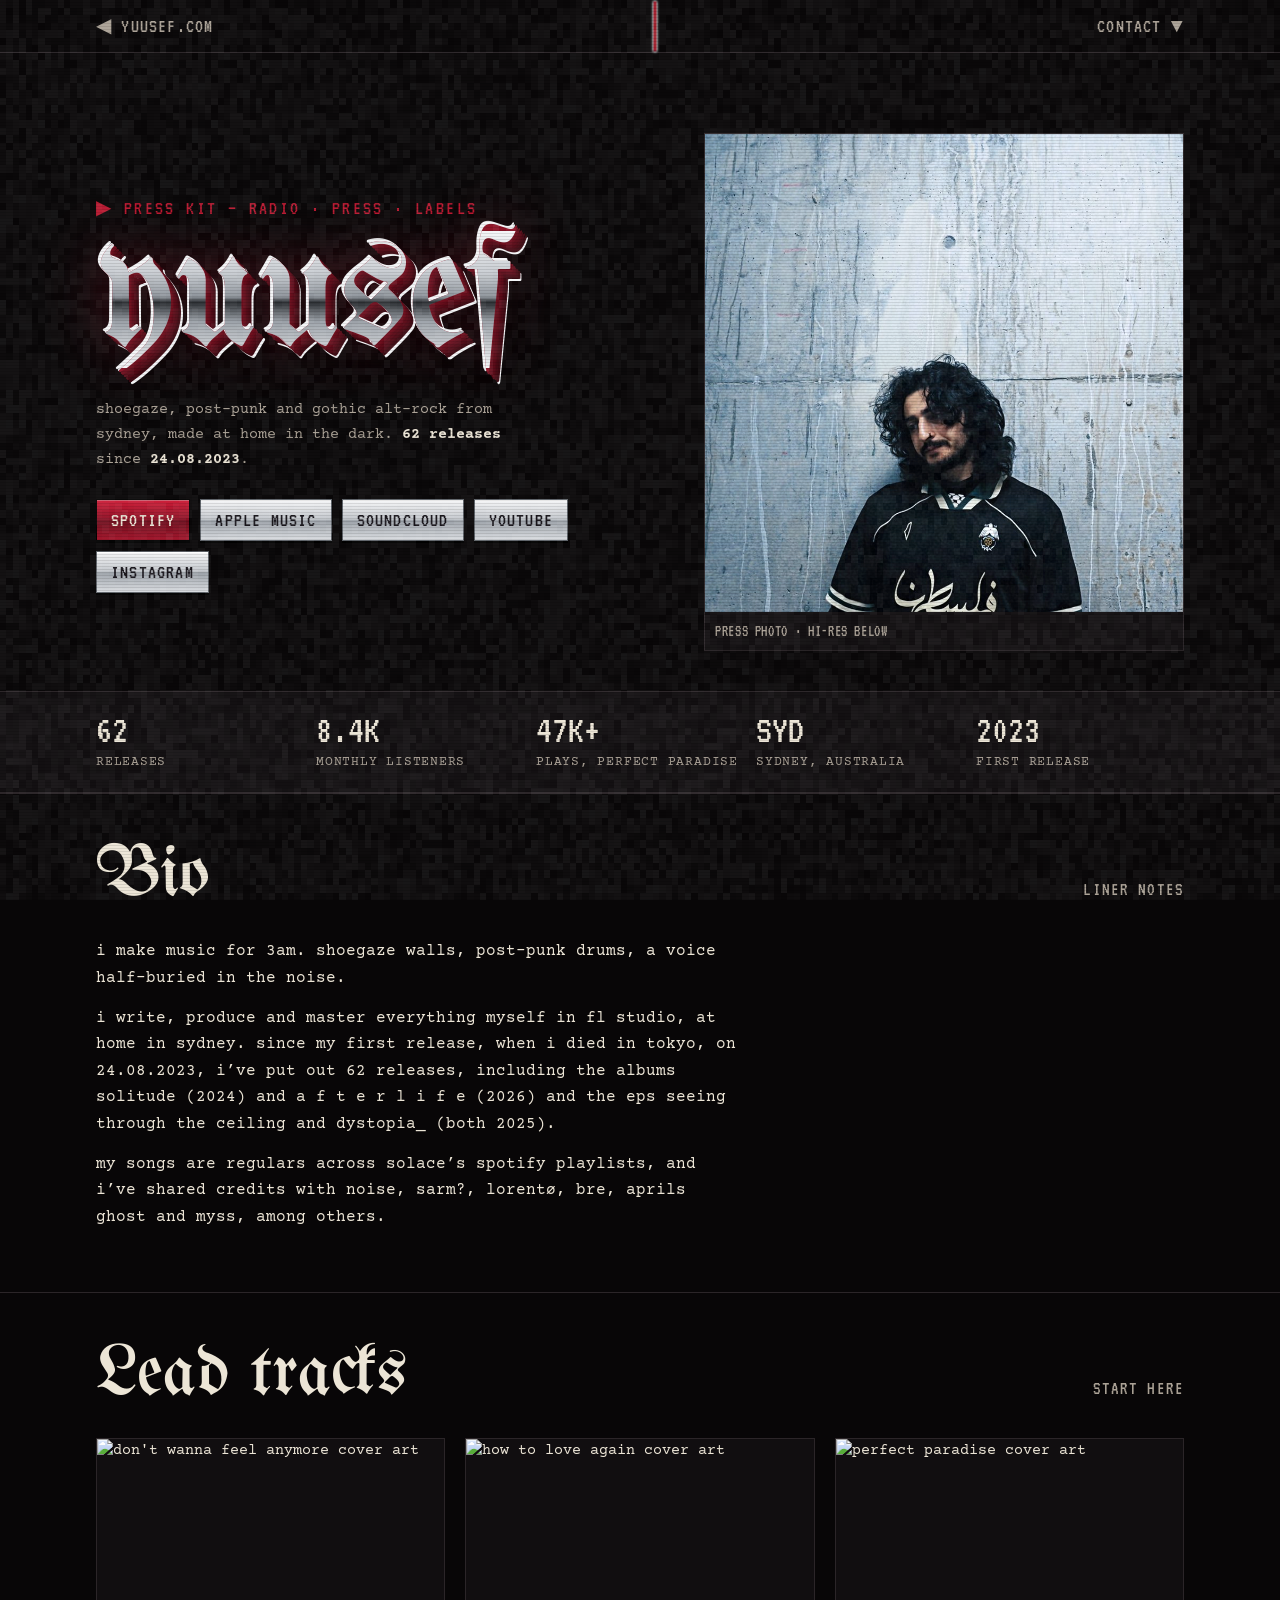
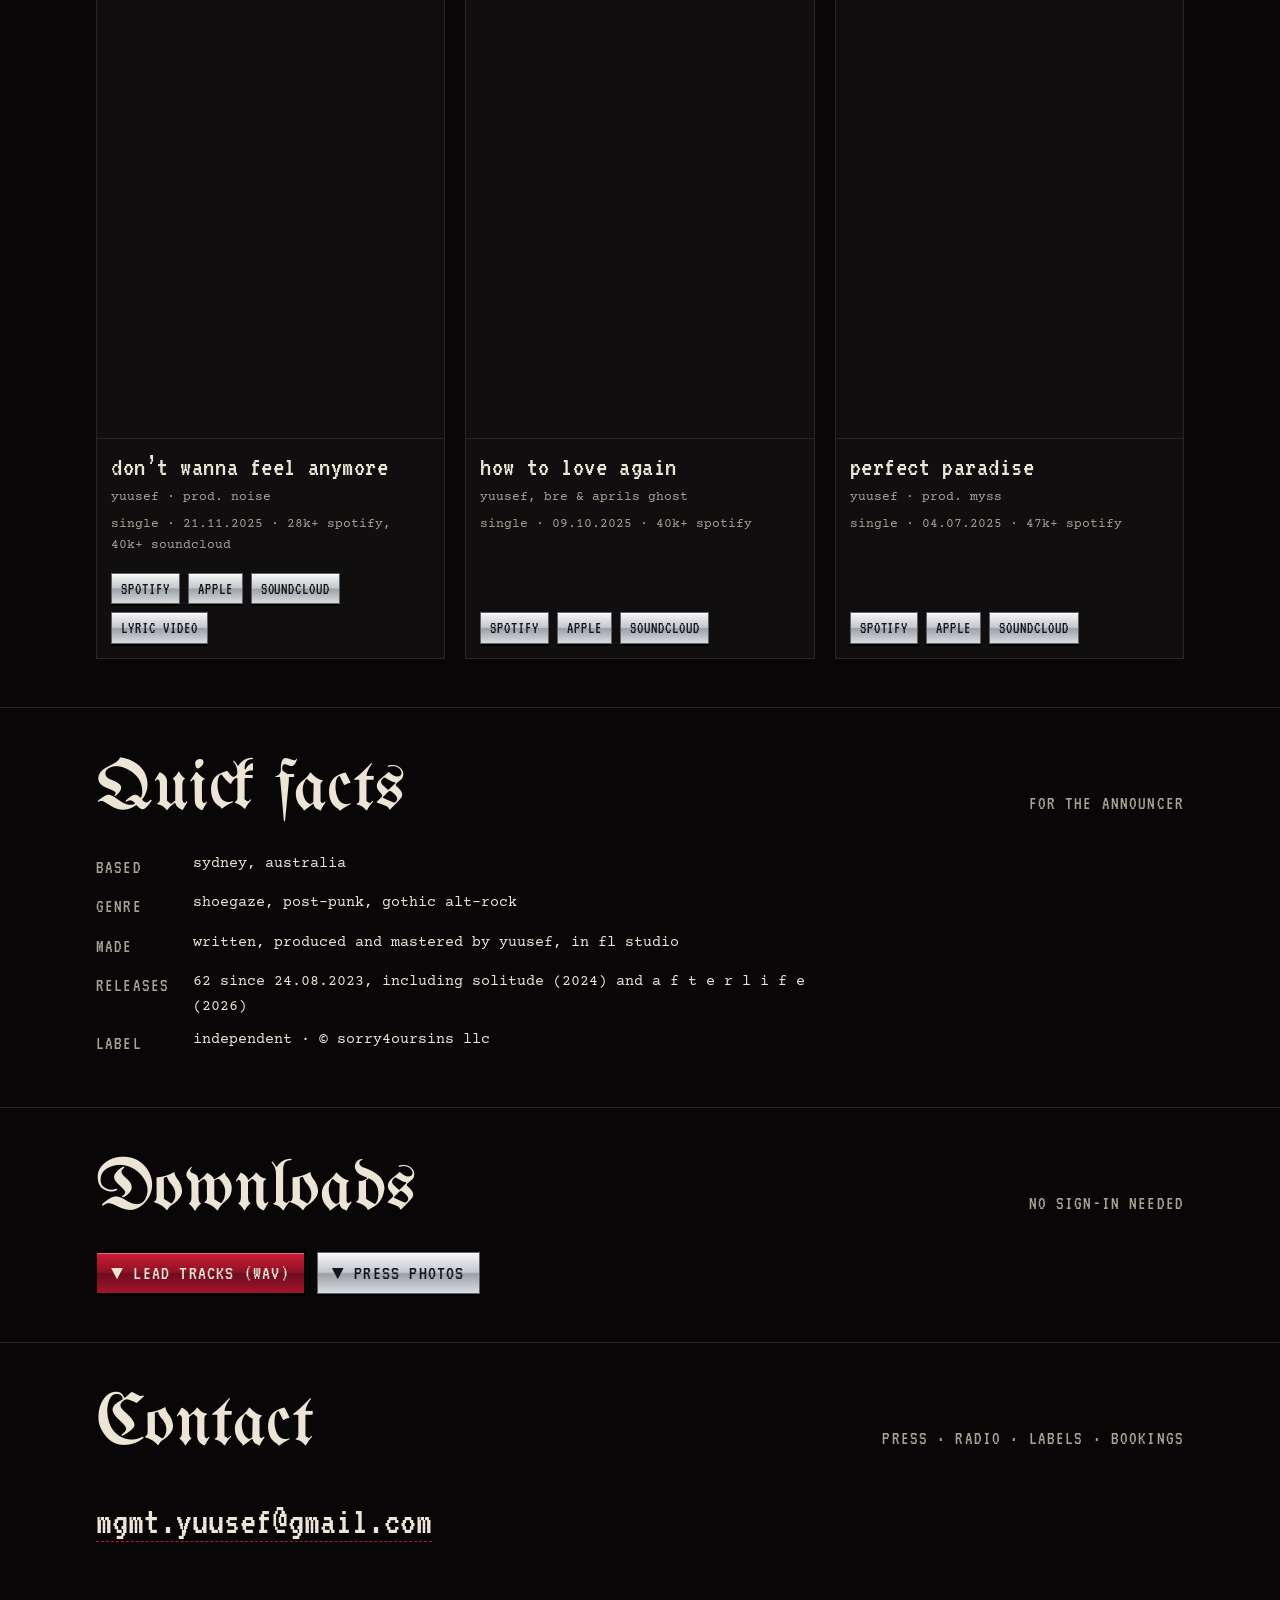
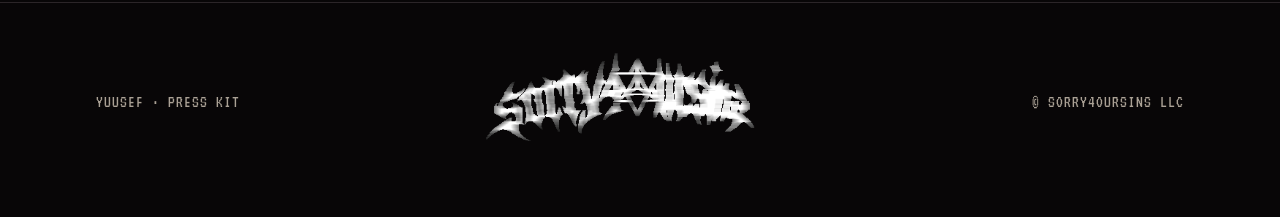
==== epk/index.html @ 50bae8b3 "Add press kit page at /epk Bio, lead tracks with credits and play counts, quick facts, WAV and press" ====
<!doctype html>
<html lang="en">
<head>
<meta charset="utf-8">
<meta name="viewport" content="width=device-width, initial-scale=1, viewport-fit=cover">
<title>yuusef · press kit</title>
<meta name="description" content="yuusef press kit: bio, lead tracks, photos and contact. Shoegaze, post-punk and gothic alt-rock from Sydney.">
<meta name="robots" content="noindex">
<link rel="canonical" href="https://yuusef.com/epk/">
<meta name="theme-color" content="#080607">
<meta name="color-scheme" content="dark">

<meta property="og:type" content="website">
<meta property="og:site_name" content="yuusef">
<meta property="og:title" content="yuusef · press kit">
<meta property="og:description" content="Shoegaze, post-punk and gothic alt-rock from Sydney. Bio, lead tracks, photos and contact.">
<meta property="og:url" content="https://yuusef.com/epk/">
<meta property="og:image" content="https://yuusef.com/og.png">
<meta name="twitter:card" content="summary_large_image">

<link rel="icon" href="/favicon.ico" sizes="any">
<link rel="icon" type="image/png" sizes="32x32" href="/favicon-32x32.png">
<link rel="apple-touch-icon" sizes="180x180" href="/apple-touch-icon.png">

<link rel="preload" href="/assets/fonts/unifrakturmaguntia-latin-400-normal.woff2" as="font" type="font/woff2" crossorigin>
<link rel="preload" href="/assets/fonts/vt323-latin-400-normal.woff2" as="font" type="font/woff2" crossorigin>
<link rel="preload" href="/assets/fonts/courier-prime-latin-400-normal.woff2" as="font" type="font/woff2" crossorigin>
<link rel="stylesheet" href="/assets/site.css?v=20261113">
<link rel="stylesheet" href="/assets/epk.css?v=20261115">
</head>
<body>
<canvas id="grain" width="200" height="120" aria-hidden="true"></canvas>
<div class="scanlines" aria-hidden="true"></div>
<div class="tracking" aria-hidden="true"></div>

<header class="osd epk-head">
  <div class="wrap">
    <a class="back" href="/">&#9664; YUUSEF.COM</a>
    <a class="osd-mark" href="/" aria-label="yuusef home"><img src="/img/floppy.gif?v=20261113" alt="yuusef" width="48" height="48"></a>
    <a class="back" href="#contact">CONTACT &#9660;</a>
  </div>
</header>

<main>
  <section class="epk-hero" aria-label="yuusef">
    <div class="wrap">
      <div>
        <p class="kicker">&#9654; PRESS KIT &mdash; RADIO &middot; PRESS &middot; LABELS</p>
        <h1 class="wordmark" data-text="yuusef">yuusef</h1>
        <p class="lede">Shoegaze, post-punk and gothic alt-rock from Sydney, made at home in the dark. <b>62 releases</b> since <b>24.08.2023</b>.</p>
        <div class="platforms">
          <a class="btn btn-primary" href="https://open.spotify.com/artist/3NvrEBUyMRufFB4RCM1Ir4" target="_blank" rel="noopener">SPOTIFY</a>
          <a class="btn" href="https://music.apple.com/us/artist/yuusef/1548458187" target="_blank" rel="noopener">APPLE MUSIC</a>
          <a class="btn" href="https://soundcloud.com/yuu_sef" target="_blank" rel="noopener">SOUNDCLOUD</a>
          <a class="btn" href="https://www.youtube.com/channel/UCXALQO674OZ6x-cvZUeqI1A" target="_blank" rel="noopener">YOUTUBE</a>
          <a class="btn" href="https://www.instagram.com/yuu.sef/" target="_blank" rel="noopener">INSTAGRAM</a>
        </div>
      </div>
      <figure class="epk-photo">
        <img src="/img/yuusef-photo.jpg" alt="yuusef leaning against a stained concrete wall" width="900" height="900">
        <figcaption>PRESS PHOTO &middot; HI-RES BELOW</figcaption>
      </figure>
    </div>
  </section>

  <div class="strip" aria-label="At a glance">
    <div class="wrap">
      <div class="stat"><b>62</b><span>Releases</span></div>
      <div class="stat"><b>8.4K</b><span>Monthly listeners</span></div>
      <div class="stat"><b>47K+</b><span>Plays, perfect paradise</span></div>
      <div class="stat"><b>SYD</b><span>Sydney, Australia</span></div>
      <div class="stat"><b>2023</b><span>First release</span></div>
    </div>
  </div>

  <section class="epk-sec" id="bio" aria-labelledby="bio-title">
    <div class="wrap">
      <div class="sec-head">
        <h2 class="sec-title" id="bio-title">Bio</h2>
        <span class="sec-note">LINER NOTES</span>
      </div>
      <div class="epk-bio">
        <p>i make music for 3am. shoegaze walls, post-punk drums, a voice half-buried in the noise.</p>
        <p>i write, produce and master everything myself in fl studio, at home in sydney. since my first release, when i died in tokyo, on 24.08.2023, i&rsquo;ve put out 62 releases, including the albums solitude (2024) and a f t e r l i f e (2026) and the eps seeing through the ceiling and dystopia_ (both 2025).</p>
        <p>my songs are regulars across solace&rsquo;s spotify playlists, and i&rsquo;ve shared credits with noise, sarm?, lorent&oslash;, bre, aprils ghost and myss, among others.</p>
      </div>
    </div>
  </section>

  <section class="epk-sec" id="tracks" aria-labelledby="tr-title">
    <div class="wrap">
      <div class="sec-head">
        <h2 class="sec-title" id="tr-title">Lead tracks</h2>
        <span class="sec-note">START HERE</span>
      </div>
      <div class="epk-tracks">
        <article class="epk-track">
          <img src="https://is1-ssl.mzstatic.com/image/thumb/Music211/v4/d2/f6/c0/d2f6c08c-4923-24f1-d985-74127256763e/1963624030800_cover.png/600x600bb.jpg" alt="don't wanna feel anymore cover art" width="600" height="600" loading="lazy">
          <div class="t-body">
            <h3>don&rsquo;t wanna feel anymore</h3>
            <p class="t-credit">yuusef &middot; prod. noise</p>
            <p class="t-meta">single &middot; 21.11.2025 &middot; 28k+ spotify, 40k+ soundcloud</p>
            <div class="t-links">
              <a class="btn" href="https://open.spotify.com/album/6qBagEQnRZ9NmQxteUMms2" target="_blank" rel="noopener">SPOTIFY</a>
              <a class="btn" href="https://music.apple.com/us/album/1853591298" target="_blank" rel="noopener">APPLE</a>
              <a class="btn" href="https://soundcloud.com/yuu_sef/dont-wanna-feel-anymore" target="_blank" rel="noopener">SOUNDCLOUD</a>
              <a class="btn" href="https://www.youtube.com/watch?v=gAQUHeA1v5Y" target="_blank" rel="noopener">LYRIC VIDEO</a>
            </div>
          </div>
        </article>
        <article class="epk-track">
          <img src="https://is1-ssl.mzstatic.com/image/thumb/Music211/v4/52/7d/af/527daf90-ea0b-d562-05e6-ff6c5115c4fc/891469.jpg/600x600bb.jpg" alt="how to love again cover art" width="600" height="600" loading="lazy">
          <div class="t-body">
            <h3>how to love again</h3>
            <p class="t-credit">yuusef, bre &amp; aprils ghost</p>
            <p class="t-meta">single &middot; 09.10.2025 &middot; 40k+ spotify</p>
            <div class="t-links">
              <a class="btn" href="https://open.spotify.com/album/3v96tzLebiMMj9OMWe98mF" target="_blank" rel="noopener">SPOTIFY</a>
              <a class="btn" href="https://music.apple.com/us/album/1838412314" target="_blank" rel="noopener">APPLE</a>
              <a class="btn" href="https://soundcloud.com/yuu_sef/how-to-love-again" target="_blank" rel="noopener">SOUNDCLOUD</a>
            </div>
          </div>
        </article>
        <article class="epk-track">
          <img src="https://is1-ssl.mzstatic.com/image/thumb/Music221/v4/2e/e3/51/2ee351e9-f7da-89e2-b469-8c6aaf3e249a/775358.jpg/600x600bb.jpg" alt="perfect paradise cover art" width="600" height="600" loading="lazy">
          <div class="t-body">
            <h3>perfect paradise</h3>
            <p class="t-credit">yuusef &middot; prod. myss</p>
            <p class="t-meta">single &middot; 04.07.2025 &middot; 47k+ spotify</p>
            <div class="t-links">
              <a class="btn" href="https://open.spotify.com/album/2yeFCHYiL1VJCGMcUrKmPv" target="_blank" rel="noopener">SPOTIFY</a>
              <a class="btn" href="https://music.apple.com/us/album/1820500751" target="_blank" rel="noopener">APPLE</a>
              <a class="btn" href="https://soundcloud.com/yuu_sef/perfect_paradisemp3" target="_blank" rel="noopener">SOUNDCLOUD</a>
            </div>
          </div>
        </article>
      </div>
    </div>
  </section>

  <section class="epk-sec" id="facts" aria-labelledby="fx-title">
    <div class="wrap">
      <div class="sec-head">
        <h2 class="sec-title" id="fx-title">Quick facts</h2>
        <span class="sec-note">FOR THE ANNOUNCER</span>
      </div>
      <dl class="epk-facts">
        <dt>Based</dt><dd>sydney, australia</dd>
        <dt>Genre</dt><dd>shoegaze, post-punk, gothic alt-rock</dd>
        <dt>Made</dt><dd>written, produced and mastered by yuusef, in fl studio</dd>
        <dt>Releases</dt><dd>62 since 24.08.2023, including solitude (2024) and a f t e r l i f e (2026)</dd>
        <dt>Label</dt><dd>independent &middot; &copy; sorry4oursins llc</dd>
      </dl>
    </div>
  </section>

  <section class="epk-sec" id="downloads" aria-labelledby="dl-title">
    <div class="wrap">
      <div class="sec-head">
        <h2 class="sec-title" id="dl-title">Downloads</h2>
        <span class="sec-note">NO SIGN-IN NEEDED</span>
      </div>
      <div class="epk-dl">
        <a class="btn btn-primary" href="https://drive.google.com/drive/folders/1AyVbHHNLnuU982hqcFl6XabGzFLzR94M" target="_blank" rel="noopener">&#9660; LEAD TRACKS (WAV)</a>
        <a class="btn" href="https://drive.google.com/drive/folders/1TlxIfAH1mJwTFGMWV-e52uQanWWtKcQm" target="_blank" rel="noopener">&#9660; PRESS PHOTOS</a>
      </div>
    </div>
  </section>

  <section class="epk-sec epk-contact" id="contact" aria-labelledby="ct-title">
    <div class="wrap">
      <div class="sec-head">
        <h2 class="sec-title" id="ct-title">Contact</h2>
        <span class="sec-note">PRESS &middot; RADIO &middot; LABELS &middot; BOOKINGS</span>
      </div>
      <a class="mail" href="mailto:mgmt.yuusef@gmail.com">mgmt.yuusef@gmail.com</a>
    </div>
  </section>
</main>

<footer>
  <div class="wrap">
    <span class="foot-mark">yuusef &middot; press kit</span>
    <div class="foot-logo"><img src="/img/footer-logo.gif" alt="yuusef chrome logo" width="632" height="632" loading="lazy" decoding="async"></div>
    <span class="foot-copy">&copy; SORRY4OURSINS LLC</span>
  </div>
</footer>

<script src="/assets/epk.js?v=20261115"></script>
</body>
</html>
---- assets/site.css ----
/* yuusef.com — styles. Fonts are self-hosted (SIL Open Font License). */
@font-face { font-family: "UnifrakturMaguntia"; src: url("fonts/unifrakturmaguntia-latin-400-normal.woff2") format("woff2"); font-weight: 400; font-style: normal; font-display: swap; }
@font-face { font-family: "VT323"; src: url("fonts/vt323-latin-400-normal.woff2") format("woff2"); font-weight: 400; font-style: normal; font-display: swap; }
@font-face { font-family: "Courier Prime"; src: url("fonts/courier-prime-latin-400-normal.woff2") format("woff2"); font-weight: 400; font-style: normal; font-display: swap; }
@font-face { font-family: "Courier Prime"; src: url("fonts/courier-prime-latin-700-normal.woff2") format("woff2"); font-weight: 700; font-style: normal; font-display: swap; }
@font-face { font-family: "Courier Prime"; src: url("fonts/courier-prime-latin-400-italic.woff2") format("woff2"); font-weight: 400; font-style: italic; font-display: swap; }
@font-face { font-family: "Sedgwick Ave"; src: url("fonts/sedgwick-ave-latin-400-normal.woff2") format("woff2"); font-weight: 400; font-style: normal; font-display: swap; }

/* Layout: a home-taped archive. CD-R hero, a "now playing" deck, a jewel-case wall of every release, liner-note bio.
   Single dark look: analog black, bone paper, chrome, oxblood. */
:root {
  --bg:       #080607;
  --panel:    #110e10;
  --line:     #2b2528;
  --bone:     #ece5d6;
  --dim:      #948b80;
  --blood:    #6e0d1c;
  --blood-hi: #b8172f;
  --chrome-1: #f4f5f7;
  --chrome-2: #8e949b;
  --chrome-3: #2a2d31;

  --f-display: 'UnifrakturMaguntia', 'UnifrakturCook', 'Old English Text MT', 'Times New Roman', serif;
  --f-body:    'Courier Prime', 'Courier New', ui-monospace, monospace;
  --f-ui:      'VT323', 'Lucida Console', ui-monospace, monospace;
  --f-hand:    'Courier Prime', 'Courier New', ui-monospace, monospace;
  --f-note:    'Sedgwick Ave', 'Comic Sans MS', cursive;
  color-scheme: dark;
}

*, *::before, *::after { box-sizing: border-box; }
html { scroll-behavior: smooth; }
body {
  margin: 0;
  background: var(--bg);
  color: var(--bone);
  font-family: var(--f-body);
  font-size: 15px;
  line-height: 1.65;
  overflow-x: hidden;
}
a { color: inherit; }
:focus-visible { outline: 2px dashed var(--blood-hi); outline-offset: 3px; }

.wrap {
  max-width: 1120px;
  margin: 0 auto;
  padding-left: max(16px, env(safe-area-inset-left, 0px));
  padding-right: max(16px, env(safe-area-inset-right, 0px));
}

/* ── Analog overlays ───────────────────────────── */
#grain {
  position: fixed; inset: 0; width: 100%; height: 100%;
  pointer-events: none; z-index: 50;
  image-rendering: pixelated;
  opacity: 0.09; mix-blend-mode: screen;
}
.scanlines {
  position: fixed; inset: 0; pointer-events: none; z-index: 51;
  background: repeating-linear-gradient(0deg, rgba(0,0,0,0.22) 0 1px, transparent 1px 3px);
  opacity: 0.45;
}
.tracking {
  position: fixed; left: 0; right: 0; top: -12%; height: 9%;
  pointer-events: none; z-index: 52;
  background: linear-gradient(to bottom, transparent, rgba(236,229,214,0.05) 40%, rgba(236,229,214,0.09) 50%, rgba(236,229,214,0.05) 60%, transparent);
  animation: track 11s linear infinite;
}
@keyframes track { 0% { top: -12%; } 60%, 100% { top: 112%; } }

/* ── VHS status bar ─────────────────────────────── */
.osd {
  position: sticky; top: env(safe-area-inset-top, 0px); z-index: 40;
  background: rgba(8,6,7,0.92);
  border-bottom: 1px solid var(--line);
  font-family: var(--f-ui);
  font-size: 20px; letter-spacing: 0.06em;
  backdrop-filter: blur(3px);
}
body::before { content: ""; position: fixed; inset: 0 0 auto; height: env(safe-area-inset-top, 0px); z-index: 41; background: var(--bg); }
.osd .wrap { display: grid; grid-template-columns: minmax(0, 1fr) auto minmax(0, 1fr); align-items: center; gap: 8px 16px; padding-block: 6px; }
.osd nav { justify-self: end; flex-wrap: wrap; justify-content: flex-end; }
.osd-mark {
  /* floppy logo: 48px image, negative margins keep the row as tall as the old 36px wordmark */
  display: flex; align-items: center; justify-content: center; line-height: 0; text-decoration: none;
  margin-block: -6px;
}
.osd-mark img {
  display: block; width: 48px; height: 48px; aspect-ratio: 1; object-fit: contain;
  image-rendering: pixelated;
  background: none; border: 0; border-radius: 0; box-shadow: none;
}
@media (max-width: 760px) {
  /* row 1: small REC + timecode beside the name; row 2: the menu on its own line */
  .osd .wrap { grid-template-columns: minmax(0, 1fr) auto minmax(0, 1fr); row-gap: 4px; column-gap: 10px; }
  .osd .osd-left { display: contents; }
  .osd-left .rec { grid-row: 1; grid-column: 1; justify-self: start; gap: 5px; font-size: 14px; white-space: nowrap; }
  .osd-left .tc { grid-row: 1; grid-column: 3; justify-self: end; font-size: 14px; white-space: nowrap; }
  .osd-left .rec i { width: 7px; height: 7px; }
  .osd-mark { grid-row: 1; grid-column: 2; margin-block: -4px; }
  .osd-mark img { width: 40px; height: 40px; }
  .osd nav { grid-row: 2; grid-column: 1 / -1; justify-self: center; justify-content: center; gap: 16px; }
}
.osd-left { display: flex; gap: 18px; align-items: center; }
.rec { color: var(--blood-hi); display: inline-flex; gap: 8px; align-items: center; background: none; border: 0; padding: 0; font: inherit; letter-spacing: inherit; cursor: pointer; }
.rec:hover { color: #ff4a5f; text-shadow: 0 0 8px rgba(255,74,95,0.7); }
.rec i { width: 10px; height: 10px; border-radius: 50%; background: var(--blood-hi); display: inline-block; animation: blink 1.2s steps(2) infinite; }
@keyframes blink { 50% { opacity: 0.15; } }
.osd nav { display: flex; gap: 20px; }
.osd nav a { text-decoration: none; color: var(--dim); }
.osd nav a:hover { color: var(--bone); }
.tc { color: var(--bone); font-variant-numeric: tabular-nums; }

/* ── Hero ────────────────────────────────────────── */
.hero { padding-block: 56px 72px; }
.hero .wrap { display: grid; grid-template-columns: minmax(0, 1fr) minmax(0, 1.1fr); gap: 48px; align-items: center; }

.cd-stage { display: grid; place-items: center; }
.cd {
  width: min(360px, 78vw);
  aspect-ratio: 1; max-width: 100%;
  border-radius: 50%;
  position: relative;
  background:
    radial-gradient(circle at 50% 50%, var(--bg) 0 6.5%, rgba(220,223,228,0.9) 7% 14%, rgba(150,155,162,0.6) 14.5% 15.5%, transparent 16%),
    conic-gradient(from 20deg, #b7c0cb, #e9dcef, #b6e2df, #f1ecdc, #c8b5da, #a7d2e6, #ece6f0, #d7c4c8, #b7c0cb);
  box-shadow: 0 0 0 1px rgba(255,255,255,0.18) inset, 0 30px 60px -20px rgba(0,0,0,0.9), 0 0 80px -10px rgba(184,23,47,0.25);
  animation: spin 14s linear infinite;
}
.cd::after {
  content: ""; position: absolute; inset: 16%; border-radius: 50%;
  background: repeating-radial-gradient(circle, rgba(0,0,0,0.06) 0 1px, transparent 1px 3px);
  pointer-events: none;
}
.cd-label {
  position: absolute; inset: 0;
  font-family: var(--f-hand);
  color: #17141a;
  pointer-events: none;
}
.cd-label .l1 { position: absolute; top: 20%; left: 0; right: 0; text-align: center; font-size: clamp(26px, 6vw, 40px); transform: rotate(-7deg); }
.cd-label .l2 { position: absolute; bottom: 21%; left: 0; right: 0; text-align: center; font-size: clamp(13px, 2.6vw, 17px); transform: rotate(4deg); }
.cd-label .l3 { position: absolute; top: 47%; right: 9%; font-size: clamp(12px, 2.4vw, 15px); color: var(--blood); transform: rotate(80deg); }
@keyframes spin { to { transform: rotate(360deg); } }
.cd-caption { margin-top: 18px; font-family: var(--f-ui); font-size: 18px; color: var(--dim); letter-spacing: 0.08em; text-align: center; }

/* disc as a play button: spins only while playing */
button.cd { border: 0; padding: 0; cursor: pointer; display: block; animation-play-state: paused; }
button.cd.playing { animation-play-state: running; }
.cd-art { position: absolute; inset: 0; border-radius: 50%; overflow: hidden; }
.cd-art canvas, .cd-art img { width: 100%; height: 100%; display: block; object-fit: cover; }
.cd-art::after { /* CD-R sheen over the printed cover */
  content: ""; position: absolute; inset: 0; border-radius: 50%;
  background: conic-gradient(from 20deg, #b7c0cb, #e9dcef, #b6e2df, #f1ecdc, #c8b5da, #a7d2e6, #ece6f0, #b7c0cb);
  mix-blend-mode: overlay; opacity: 0.45;
}
.cd-hole {
  position: absolute; left: 50%; top: 50%; width: 13%; aspect-ratio: 1;
  transform: translate(-50%, -50%); border-radius: 50%;
  background: var(--bg);
  box-shadow: 0 0 0 9px rgba(220,223,228,0.88), 0 0 0 10px rgba(120,125,132,0.8);
}
.cd.has-art .cd-label { display: none; }
.cd-hint {
  position: absolute; left: 50%; top: 50%; transform: translate(-50%, -50%);
  width: 26%; aspect-ratio: 1; border-radius: 50%;
  display: grid; place-items: center;
  background: rgba(8,6,7,0.78); color: var(--bone);
  font-family: var(--f-ui); font-size: clamp(22px, 5vw, 34px);
  box-shadow: 0 0 0 1px rgba(255,255,255,0.25);
  transition: opacity 0.3s;
}
.cd.playing .cd-hint { opacity: 0; }
.cd:hover .cd-hint, .cd:focus-visible .cd-hint { opacity: 1; }

.player { width: min(360px, 78vw); max-width: 100%; margin-top: 20px; display: flex; flex-direction: column; gap: 8px; font-family: var(--f-ui); }
.player .lcd { font-size: 20px; }
.player-row { display: flex; align-items: center; gap: 10px; }
.player-row .btn { font-size: 18px; padding: 2px 10px 1px; }
.player .time { margin-left: auto; color: var(--dim); font-size: 18px; font-variant-numeric: tabular-nums; }
#seek { width: 100%; accent-color: var(--blood-hi); margin: 0; }
.player .p-note { color: var(--dim); font-size: 16px; letter-spacing: 0.04em; }

.kicker { font-family: var(--f-ui); font-size: 20px; color: var(--blood-hi); letter-spacing: 0.12em; margin: 0 0 6px; }
.wordmark {
  font-family: var(--f-display);
  font-weight: 700;
  font-size: clamp(76px, 15vw, 168px);
  line-height: 0.82;
  margin: 0 0 30px;
  font-family: 'UnifrakturMaguntia', var(--f-display);
  font-weight: 400;
  letter-spacing: -0.01em;
  position: relative;
  isolation: isolate;
  /* chrome face on top */
  color: var(--chrome-2);
  background: linear-gradient(180deg, var(--chrome-1) 0%, #c9cdd2 30%, var(--chrome-2) 48%, var(--chrome-3) 52%, #9aa0a7 66%, var(--chrome-1) 100%);
  -webkit-background-clip: text; background-clip: text;
  -webkit-text-fill-color: transparent;
}
/* the depth layer sits behind the chrome face: light bevel top-left, stepped oxblood extrusion down-right, cast shadow */
.wordmark::before {
  content: attr(data-text);
  position: absolute; inset: 0; z-index: -1;
  background: none;
  -webkit-text-fill-color: #2a060d;
  color: #2a060d;
  text-shadow:
    -0.012em -0.012em 0 #f4f5f7,
    -0.006em -0.006em 0 #d9dce0,
    0.008em 0.008em 0 #5a0a17,
    0.016em 0.016em 0 #560a16,
    0.024em 0.024em 0 #520915,
    0.032em 0.032em 0 #4d0914,
    0.040em 0.040em 0 #480813,
    0.048em 0.048em 0 #430812,
    0.056em 0.056em 0 #3e0711,
    0.064em 0.064em 0 #390710,
    0.072em 0.072em 0 #34060f,
    0.080em 0.080em 0 #8a1426,
    0.12em 0.16em 0.14em rgba(0,0,0,0.8);
}
.lede { max-width: 46ch; color: var(--dim); margin: 0 0 26px; }
.lede b { color: var(--bone); font-weight: 700; }

.platforms { display: flex; flex-wrap: wrap; gap: 10px; }
.btn {
  font-family: var(--f-ui); font-size: 20px; letter-spacing: 0.06em;
  text-decoration: none; color: #17141a;
  padding: 4px 14px 3px;
  background: linear-gradient(180deg, #f6f7f8 0%, #c3c7cc 48%, #9ba1a8 52%, #d9dce0 100%);
  border: 1px solid #5d6268;
  box-shadow: inset 0 1px 0 #fff, 0 2px 0 #000;
  cursor: pointer;
}
.btn:hover { background: linear-gradient(180deg, #fff 0%, #d7dade 48%, #b1b6bc 52%, #eceef0 100%); }
.btn:active, .btn[aria-pressed="true"] {
  color: var(--bone);
  background: linear-gradient(180deg, #3a0711 0%, var(--blood) 50%, #4c0914 100%);
  border-color: #000; box-shadow: inset 0 2px 4px rgba(0,0,0,0.7);
}

/* ── Stats strip ─────────────────────────────────── */
.strip { border-block: 1px solid var(--line); background: var(--panel); }
.strip .wrap { display: grid; grid-template-columns: repeat(5, minmax(0, 1fr)); padding-block: 18px; gap: 12px; }
.stat { display: flex; flex-direction: column; gap: 2px; }
.stat b { font-family: var(--f-ui); font-size: 40px; line-height: 1; font-weight: 400; font-variant-numeric: tabular-nums; }
.stat span { font-size: 12px; color: var(--dim); letter-spacing: 0.06em; text-transform: uppercase; }

/* ── Section headings ───────────────────────────── */
section { padding-block: 72px; }
.sec-head { display: flex; align-items: baseline; justify-content: space-between; gap: 16px; flex-wrap: wrap; margin-bottom: 28px; }
.sec-title { font-family: var(--f-display); font-size: clamp(44px, 7vw, 72px); line-height: 0.95; margin: 0; font-weight: 700; color: var(--bone); text-wrap: balance; }
.sec-note { font-family: var(--f-ui); font-size: 19px; color: var(--dim); letter-spacing: 0.06em; }

/* ── Now playing deck ───────────────────────────── */
.deck {
  display: grid; grid-template-columns: 220px minmax(0, 1fr); gap: 28px; align-items: center;
  background: linear-gradient(180deg, #1a171a, #0e0c0e);
  border: 1px solid #3a3438;
  box-shadow: inset 0 1px 0 rgba(255,255,255,0.06), 0 20px 50px -25px #000;
  padding: 22px;
}
.deck-art canvas, .deck-art img { width: 100%; height: auto; aspect-ratio: 1; display: block; border: 1px solid #000; object-fit: cover; background: #0b090a; }
.lcd {
  font-family: var(--f-ui); color: #ff4a5f;
  background: #170306; border: 1px solid #000;
  box-shadow: inset 0 0 18px rgba(184,23,47,0.35);
  padding: 8px 12px; font-size: 22px; letter-spacing: 0.05em;
  text-shadow: 0 0 6px rgba(255,74,95,0.7);
  white-space: nowrap; overflow: hidden;
}
.lcd .scroll { display: inline-block; padding-left: 100%; animation: marquee 14s linear infinite; }
@keyframes marquee { to { transform: translateX(-100%); } }
.deck h3 { font-family: var(--f-display); font-size: clamp(40px, 6vw, 64px); margin: 14px 0 4px; line-height: 1; }
.deck p { margin: 0 0 16px; color: var(--dim); }

/* ── Archive ────────────────────────────────────── */
.filters { display: flex; flex-wrap: wrap; gap: 8px; margin-bottom: 12px; }
.filters.years .btn { font-size: 18px; padding: 2px 10px 1px; }
.count { font-family: var(--f-ui); font-size: 19px; color: var(--dim); margin: 14px 0 22px; letter-spacing: 0.05em; }

.grid { display: grid; grid-template-columns: repeat(auto-fill, minmax(156px, 1fr)); gap: 22px 18px; }
.case {
  display: flex; flex-direction: column; gap: 8px;
  text-decoration: none; color: inherit; min-width: 0;
}
.jewel {
  position: relative; padding: 5px 5px 5px 13px;
  background: linear-gradient(135deg, rgba(255,255,255,0.14), rgba(255,255,255,0.03) 40%, rgba(255,255,255,0.08));
  border: 1px solid rgba(255,255,255,0.16);
  transition: transform 0.25s ease, box-shadow 0.25s ease;
}
.jewel::before { /* hinge spine */
  content: ""; position: absolute; left: 0; top: 0; bottom: 0; width: 8px;
  background: repeating-linear-gradient(180deg, #1d1a1d 0 6px, #2a262a 6px 7px);
  border-right: 1px solid rgba(255,255,255,0.1);
}
.jewel::after { /* glare */
  content: ""; position: absolute; inset: 0; pointer-events: none;
  background: linear-gradient(115deg, transparent 30%, rgba(255,255,255,0.10) 42%, transparent 52%);
}
.jewel canvas, .jewel img { display: block; width: 100%; height: auto; aspect-ratio: 1; max-width: 100%; object-fit: cover; background: #0b090a; }
.case:hover .jewel, .case:focus-visible .jewel { transform: translateY(-4px) rotate(-1deg); box-shadow: 0 16px 30px -12px #000, -3px 0 0 rgba(184,23,47,0.55), 3px 0 0 rgba(120,200,220,0.25); }
.case:hover canvas, .case:hover .cover-img { animation: jitter 0.35s steps(3) infinite; }
@keyframes jitter { 0% { transform: translate(0,0); } 33% { transform: translate(-1px,1px); } 66% { transform: translate(1px,0); } }

.meta { display: flex; justify-content: space-between; font-family: var(--f-ui); font-size: 17px; color: var(--dim); letter-spacing: 0.04em; font-variant-numeric: tabular-nums; }
.meta .no { color: var(--blood-hi); }
.t { margin: 0; font-weight: 700; font-size: 14px; line-height: 1.3; overflow-wrap: anywhere; }
.a { margin: 0; font-size: 12px; color: var(--dim); line-height: 1.35; overflow-wrap: anywhere; }
.k { margin: 0; font-family: var(--f-ui); font-size: 16px; color: var(--dim); text-transform: uppercase; letter-spacing: 0.06em; }
.total { margin: 0; font-family: var(--f-ui); font-size: 18px; line-height: 1; color: var(--bone); letter-spacing: 0.04em; font-variant-numeric: tabular-nums; }
.k.split { font-size: 13px; margin-top: -6px; opacity: 0.8; }
#f-sort { margin-top: 4px; }
#f-sort .btn[aria-pressed="true"] { color: #17141a; background: linear-gradient(180deg, #f6f7f8 0%, #c3c7cc 48%, #9ba1a8 52%, #d9dce0 100%); border-color: var(--blood-hi); box-shadow: inset 0 0 0 1px var(--blood-hi), 0 2px 0 #000; }
/* former hand-lettering spots: bold body face */
.cd-label, .tape-title, .draft { font-weight: 700; }
/* the Fraktur face has a single weight; stop browsers faking a bold */
.sec-title, .liner h2, .deck h3 { font-weight: 400; }
/* collapsed archive: a preview of the first rows that fades out, with a toggle */
.grid.collapsed { -webkit-mask-image: linear-gradient(to bottom, #000 70%, transparent); mask-image: linear-gradient(to bottom, #000 70%, transparent); }
.more-row { display: flex; justify-content: center; margin-top: 18px; }
.arch-toggle { font-size: 19px; }
.empty { font-family: var(--f-ui); font-size: 22px; color: var(--dim); padding: 40px 0; }

/* ── Liner notes bio ────────────────────────────── */
.liner {
  display: grid; grid-template-columns: minmax(0, 1fr) minmax(0, 1.4fr); gap: 40px;
  background: var(--bone); color: #1b1719;
  padding: clamp(22px, 4vw, 44px);
  position: relative;
  box-shadow: 0 30px 60px -30px #000;
}
.liner::before { /* photocopy smudge */
  content: ""; position: absolute; inset: 0; pointer-events: none;
  background:
    radial-gradient(ellipse 40% 30% at 85% 10%, rgba(0,0,0,0.10), transparent 70%),
    radial-gradient(ellipse 30% 50% at 5% 90%, rgba(0,0,0,0.12), transparent 70%);
}
.liner h2 { font-family: var(--f-display); font-size: clamp(48px, 8vw, 84px); margin: 0; line-height: 0.9; color: #1b1719; }
.liner .credits { font-family: var(--f-ui); font-size: 18px; line-height: 1.35; margin-top: 18px; color: #3d3538; }
.liner .credits dt { color: var(--blood); }
.liner .credits dd { margin: 0 0 10px; }
.liner p { margin: 0 0 14px; max-width: 62ch; }
.draft { display: inline-block; font-family: var(--f-hand); color: var(--blood); transform: rotate(-3deg); margin-bottom: 12px; font-size: 18px; }

/* ── Footer ─────────────────────────────────────── */
/* ── Liner notes booklet ───────────────────────── */
.booklet { position: relative; max-width: 860px; margin: 0 auto; perspective: 1800px; }
.bk-cover {
  position: relative; display: grid; place-items: center; align-content: center; gap: 10px;
  width: min(420px, 100%); aspect-ratio: 1; margin: 0 auto; padding: 8%;
  background:
    radial-gradient(ellipse 70% 50% at 30% 20%, rgba(236,229,214,0.10), transparent 70%),
    radial-gradient(ellipse 50% 40% at 85% 90%, rgba(110,13,28,0.35), transparent 70%),
    #141113;
  border: 1px solid #3a3438; color: var(--bone); cursor: pointer; font: inherit;
  box-shadow: 0 0 0 6px rgba(255,255,255,0.04), 0 26px 50px -24px #000, inset 10px 0 0 -6px rgba(0,0,0,0.6);
  transform-origin: left center; transition: transform 0.25s ease;
}
.bk-cover::before { /* jewel-case hinge strip */
  content: ""; position: absolute; left: 0; top: 0; bottom: 0; width: 12px;
  background: repeating-linear-gradient(180deg, #1f1b1e 0 7px, #2b272a 7px 8px);
  border-right: 1px solid rgba(255,255,255,0.08);
}
.bk-cover:hover, .bk-cover:focus-visible { transform: rotateY(-8deg); }
.bk-dots { position: absolute; inset: 14% 12% auto auto; width: 46%; aspect-ratio: 1; border-radius: 50%;
  background: radial-gradient(circle, rgba(236,229,214,0.55) 1.4px, transparent 1.6px) 0 0 / 9px 9px;
  -webkit-mask-image: radial-gradient(circle, #000 30%, transparent 70%); mask-image: radial-gradient(circle, #000 30%, transparent 70%); opacity: 0.55; }
.bk-cover-top, .bk-cover-sub { position: relative; font-family: var(--f-ui); font-size: 18px; letter-spacing: 0.24em; color: var(--dim); }
.bk-cover-title { position: relative; font-family: var(--f-display); font-size: clamp(54px, 11.5vw, 94px); line-height: 0.9;
  color: var(--chrome-2); background: linear-gradient(180deg, var(--chrome-1), #c9cdd2 35%, var(--chrome-2) 50%, var(--chrome-3) 53%, #9aa0a7 70%, var(--chrome-1));
  -webkit-background-clip: text; background-clip: text; -webkit-text-fill-color: transparent; filter: drop-shadow(0 2px 0 rgba(110,13,28,0.9)); }
.bk-open { position: absolute; right: 8%; bottom: 7%; font-family: var(--f-ui); font-size: 20px; color: #ff4a5f; letter-spacing: 0.1em; animation: blink 1.4s steps(2) infinite; }
.booklet.opening .bk-cover { animation: bkflip 0.45s ease-in forwards; }
@keyframes bkflip { to { transform: rotateY(-100deg); opacity: 0.2; } }

.bk-spread {
  position: relative; display: grid; grid-template-columns: repeat(2, minmax(0, 1fr));
  background: #0c0a0b; border: 1px solid #3a3438;
  box-shadow: 0 30px 60px -28px #000, 0 0 0 6px rgba(255,255,255,0.03);
}
.bk-spread.in { animation: bkin 0.4s ease-out; }
@keyframes bkin { from { transform: scaleX(0.5); opacity: 0; } to { transform: none; opacity: 1; } }
.bk-spread.turn .bk-page { animation: bkturn 0.32s ease-out; }
@keyframes bkturn { from { opacity: 0; transform: rotateY(-14deg); } to { opacity: 1; transform: none; } }
.bk-fold { position: absolute; top: 0; bottom: 0; left: 50%; width: 30px; transform: translateX(-50%); pointer-events: none;
  background: linear-gradient(90deg, transparent, rgba(0,0,0,0.55) 45%, rgba(0,0,0,0.7) 50%, rgba(0,0,0,0.55) 55%, transparent); }
.bk-fold::before, .bk-fold::after { /* staples */
  content: ""; position: absolute; left: 50%; width: 3px; height: 34px; transform: translateX(-50%);
  background: linear-gradient(90deg, #6d7278, #d9dce0, #6d7278); border-radius: 2px; }
.bk-fold::before { top: 22%; } .bk-fold::after { bottom: 22%; }
.bk-page {
  position: relative; aspect-ratio: 1; min-width: 0; overflow: auto;
  padding: clamp(18px, 4.5%, 34px);
  background:
    radial-gradient(ellipse 60% 40% at 15% 10%, rgba(236,229,214,0.07), transparent 70%),
    radial-gradient(ellipse 40% 50% at 90% 95%, rgba(0,0,0,0.5), transparent 70%),
    repeating-linear-gradient(0deg, rgba(255,255,255,0.012) 0 1px, transparent 1px 4px),
    #161214;
  color: var(--bone); font-size: 14.5px; line-height: 1.6;
}
.pg { display: flex; flex-direction: column; gap: 10px; min-height: 100%; }
.pg p { margin: 0; color: #cfc7b8; }
.pg .draft { color: #ff4a5f; align-self: flex-start; margin-bottom: 0; font-size: 15px; }
.pg-kicker { font-family: var(--f-ui); font-size: 18px; color: var(--blood-hi); letter-spacing: 0.1em; }
.pg-title { margin: 0 0 4px; font-family: var(--f-display); font-weight: 400; font-size: clamp(36px, 5vw, 52px); line-height: 0.95; color: var(--bone); }
.pg-small { font-size: 13px; color: var(--dim) !important; }
.pg-cap { font-family: var(--f-ui); font-size: 16px; color: var(--dim); letter-spacing: 0.1em; text-align: right; }
.photo-slot {
  flex: 1; display: grid; place-items: center; min-height: 160px;
  border: 1px dashed rgba(236,229,214,0.35);
  background: radial-gradient(circle, rgba(236,229,214,0.18) 1.2px, transparent 1.4px) 0 0 / 8px 8px, #0f0d0e;
  transform: rotate(-1.5deg);
  box-shadow: 0 10px 20px -12px #000;
}
.photo-slot span { font-family: var(--f-hand); font-weight: 700; color: var(--dim); font-size: 15px; background: #0f0d0e; padding: 4px 8px; }
.bk-credits { margin: 0; font-family: var(--f-ui); font-size: 18px; line-height: 1.3; }
.bk-credits dt { color: var(--blood-hi); letter-spacing: 0.06em; }
.bk-credits dd { margin: 0 0 10px; color: var(--bone); }
.bk-names { list-style: none; margin: 0; padding: 0; display: flex; flex-wrap: wrap; gap: 6px 14px; font-family: var(--f-ui); font-size: 19px; }
.bk-names li { color: var(--bone); }
.bk-names li:nth-child(3n+2) { color: #c9cdd2; }
.bk-names li:nth-child(3n) { color: var(--dim); }
.bk-influences { list-style: none; margin: 0; padding: 0; display: flex; flex-direction: column; gap: 2px; font-family: var(--f-display); font-size: clamp(26px, 3.6vw, 36px); line-height: 1.1; }
.bk-links { list-style: none; margin: 0; padding: 0; display: flex; flex-direction: column; gap: 6px; font-family: var(--f-ui); font-size: 22px; letter-spacing: 0.08em; }
.bk-links a { color: var(--bone); text-decoration: none; border-bottom: 1px solid #3a3438; }
.bk-links a:hover { color: #ff4a5f; border-color: var(--blood-hi); }
.barcode { margin-top: auto; align-self: flex-end; width: 120px; height: 40px;
  background: repeating-linear-gradient(90deg, var(--bone) 0 2px, transparent 2px 3px, var(--bone) 3px 4px, transparent 4px 7px, var(--bone) 7px 10px, transparent 10px 11px); opacity: 0.75; }
.bk-controls { display: flex; flex-wrap: wrap; justify-content: center; align-items: center; gap: 10px 14px; margin-top: 20px; }
.bk-controls .btn { font-size: 18px; }
.bk-controls .btn:disabled { opacity: 0.4; cursor: default; }
.bk-pageno { font-family: var(--f-ui); font-size: 19px; color: var(--dim); letter-spacing: 0.08em; min-width: 9ch; text-align: center; font-variant-numeric: tabular-nums; }
@media (max-width: 640px) {
  .bk-spread { grid-template-columns: minmax(0, 1fr); }
  .bk-fold, #bk-right { display: none; }
  .bk-page { aspect-ratio: auto; min-height: 340px; }
}
@media (prefers-reduced-motion: reduce) { .booklet.opening .bk-cover, .bk-spread.in, .bk-spread.turn .bk-page, .bk-open { animation: none; } }

/* ── Boot intro ────────────────────────────────── */
html.booting { overflow: hidden; }
#boot {
  position: fixed; inset: 0; z-index: 100;
  background: #000; overflow: hidden;
  display: grid; place-items: center;
  font-family: var(--f-ui); color: #e8ffe8;
}
#boot-noise { position: absolute; inset: 0; width: 100%; height: 100%; image-rendering: pixelated; opacity: 0; animation: bootfade 0.3s 0.35s forwards; }
#boot::before { /* CRT power-on line */
  content: ""; position: absolute; left: 0; right: 0; top: 50%; height: 2px; margin-top: -1px;
  background: #fff; box-shadow: 0 0 24px 4px rgba(255,255,255,0.8);
  animation: poweron 0.5s ease-out forwards; z-index: 3;
}
@keyframes poweron { 0% { transform: scaleX(0); opacity: 1; } 55% { transform: scaleX(1) scaleY(1); opacity: 1; } 100% { transform: scaleX(1) scaleY(300); opacity: 0; } }
@keyframes bootfade { to { opacity: 0.2; } }
#boot::after { content: ""; position: absolute; inset: 0; pointer-events: none; background: repeating-linear-gradient(0deg, rgba(0,0,0,0.4) 0 1px, transparent 1px 3px); z-index: 2; }
.boot-track { position: absolute; left: 0; right: 0; height: 14%; top: -15%; z-index: 1;
  background: linear-gradient(to bottom, transparent, rgba(232,255,232,0.12) 45%, rgba(255,255,255,0.22) 50%, rgba(232,255,232,0.12) 55%, transparent);
  animation: boottrack 1.4s 0.4s linear infinite; }
@keyframes boottrack { to { top: 110%; } }
.boot-osd {
  position: absolute; top: calc(22px + env(safe-area-inset-top, 0px)); z-index: 3;
  left: max(24px, env(safe-area-inset-left, 0px)); right: max(24px, env(safe-area-inset-right, 0px));
  display: flex; justify-content: space-between;
  font-size: clamp(20px, 3.4vw, 30px); letter-spacing: 0.06em; text-shadow: 0 0 8px rgba(160,255,160,0.7);
  opacity: 0; animation: bootfade1 0.01s 0.45s forwards;
}
@keyframes bootfade1 { to { opacity: 1; } }
.boot-center { position: relative; z-index: 3; display: flex; flex-direction: column; align-items: center; gap: 18px; padding-inline: 16px; opacity: 0; animation: bootin 0.5s 0.5s steps(4) forwards; }
@keyframes bootin { 0% { opacity: 0; transform: scaleY(0.1); } 50% { opacity: 1; transform: scaleY(1.3) skewX(-6deg); } 100% { opacity: 1; transform: none; } }
.boot-mark {
  font-family: var(--f-display); font-weight: 400; line-height: 0.85;
  font-size: clamp(52px, 10vw, 104px);
  color: var(--chrome-2);
  background: linear-gradient(180deg, #ffffff 0%, #e4e6e9 30%, #c3c7cc 48%, #a9aeb4 52%, #d4d7db 70%, #ffffff 100%);
  -webkit-background-clip: text; background-clip: text; -webkit-text-fill-color: transparent;
  filter: drop-shadow(0 0 1px rgba(255,255,255,0.9)) drop-shadow(0 0 14px rgba(220,224,230,0.35));
  animation: bootflicker 2.4s 0.5s steps(1) infinite;
}
@keyframes bootflicker { 0%, 100% { opacity: 1; } 8% { opacity: 0.55; transform: translateX(3px); } 9% { opacity: 1; transform: none; } 47% { opacity: 0.75; } 48% { opacity: 1; } 71% { transform: translateX(-4px) skewX(4deg); } 72% { transform: none; } }
.boot-bar { width: min(340px, 72vw); height: 16px; border: 1px solid #e8ffe8; padding: 2px; box-shadow: 0 0 8px rgba(160,255,160,0.4); }
.boot-bar i { display: block; height: 100%; width: 0; background: repeating-linear-gradient(90deg, #e8ffe8 0 9px, transparent 9px 12px); animation: bootfill 2s 0.6s steps(26) forwards; }
@keyframes bootfill { to { width: 100%; } }
.boot-load { font-size: clamp(18px, 3vw, 24px); letter-spacing: 0.2em; text-shadow: 0 0 6px rgba(160,255,160,0.6); }
.boot-dots { animation: blink 0.8s steps(2) infinite; }
.boot-skip { position: absolute; bottom: calc(22px + env(safe-area-inset-bottom, 0px)); left: 0; right: 0; text-align: center; z-index: 3; font-size: 16px; letter-spacing: 0.12em; color: rgba(232,255,232,0.45); padding-inline: 16px; }
#boot.out { animation: bootout 0.46s forwards; }
@keyframes bootout { 0% { opacity: 1; } 35% { transform: skewX(-10deg) translateX(-4%); filter: contrast(1.8) hue-rotate(60deg); } 70% { opacity: 0.8; transform: scaleY(0.04); } 100% { opacity: 0; transform: scaleY(0.002) scaleX(0.6); } }
#boot.calm *, #boot.calm::before { animation: none !important; opacity: 1 !important; }
#boot.calm .boot-bar i { width: 100%; }
#boot.calm.out { animation: none; opacity: 0; transition: opacity 0.2s; }

/* ── Visuals: CRT set + VHS shelf ──────────────── */
.tv {
  max-width: 760px; margin: 0 auto 34px;
  background: linear-gradient(180deg, #2c282b, #141113 70%);
  border: 1px solid #3a3438; border-radius: 22px;
  padding: 20px 20px 0;
  box-shadow: inset 0 1px 0 rgba(255,255,255,0.08), 0 30px 60px -28px #000;
}
.tv-screen {
  position: relative; aspect-ratio: 4 / 3; max-width: 100%;
  border-radius: 26px / 20px; overflow: hidden; background: #050405;
  box-shadow: inset 0 0 50px rgba(0,0,0,0.95), 0 0 0 6px #0b090a, 0 0 0 7px #3a3438;
}
#tv-static { position: absolute; inset: 0; width: 100%; height: 100%; image-rendering: pixelated; opacity: 0.22; }
.tv-screen::after { /* scanlines + glass curve */
  content: ""; position: absolute; inset: 0; pointer-events: none;
  background:
    repeating-linear-gradient(0deg, rgba(0,0,0,0.35) 0 1px, transparent 1px 3px),
    radial-gradient(ellipse 80% 70% at 50% 45%, transparent 55%, rgba(0,0,0,0.65));
}
.tv-osd {
  position: absolute; top: 16px; left: 22px; right: 22px; z-index: 2;
  display: flex; justify-content: space-between;
  font-family: var(--f-ui); font-size: clamp(18px, 3vw, 26px); color: #e8ffe8;
  text-shadow: 0 0 6px rgba(160,255,160,0.6); letter-spacing: 0.06em;
}
.tv-card {
  position: absolute; inset: 0; z-index: 2;
  display: flex; flex-direction: column; align-items: center; justify-content: center; gap: 10px;
  padding: 14% 10% 10%; text-align: center;
}
.tv-kind { font-family: var(--f-ui); font-size: clamp(16px, 2.4vw, 20px); color: #ff4a5f; letter-spacing: 0.12em; text-shadow: 0 0 6px rgba(255,74,95,0.6); }
.tv-title { margin: 0; font-family: var(--f-display); font-weight: 400; font-size: clamp(34px, 6.5vw, 68px); line-height: 0.95; color: var(--bone); text-wrap: balance; overflow-wrap: anywhere; text-shadow: 2px 0 rgba(255,40,60,0.45), -2px 0 rgba(60,200,255,0.35); }
.tv-meta { font-family: var(--f-ui); font-size: clamp(16px, 2.4vw, 20px); color: var(--dim); letter-spacing: 0.06em; }
.tv-card .btn { margin-top: 6px; }
.tv-screen.switching .tv-card { animation: tvflick 0.35s steps(3); }
@keyframes tvflick { 0% { opacity: 0; transform: scaleY(0.02); } 50% { opacity: 1; transform: scaleY(0.6); } 100% { transform: scaleY(1); } }
.tv-base { display: flex; justify-content: space-between; align-items: center; padding: 12px 6px 14px; }
.tv-brand { font-family: var(--f-ui); font-size: 18px; letter-spacing: 0.2em; color: var(--dim); }
.tv-knobs { display: flex; gap: 12px; }
.tv-knobs i { width: 22px; height: 22px; border-radius: 50%; background: radial-gradient(circle at 35% 30%, #8e949b, #2a2d31 70%); box-shadow: 0 2px 0 #000; }

.shelf { display: grid; grid-template-columns: repeat(auto-fill, minmax(170px, 1fr)); gap: 18px 16px; }
.tape {
  position: relative; display: block; width: 100%; aspect-ratio: 188 / 104; max-width: 100%;
  padding: 7% 7% 0; text-align: left; cursor: pointer;
  background: linear-gradient(180deg, #1c191b, #0f0d0e);
  border: 1px solid #2f2a2d; border-radius: 5px;
  box-shadow: inset 0 1px 0 rgba(255,255,255,0.06), 0 10px 18px -12px #000;
  color: inherit; font: inherit;
  transition: transform 0.2s ease, box-shadow 0.2s ease;
}
.tape:hover, .tape:focus-visible { transform: translateY(-3px); }
.tape[aria-pressed="true"] { box-shadow: 0 0 0 2px var(--blood-hi), 0 14px 22px -12px #000; }
.tape-label {
  display: flex; flex-direction: column; justify-content: space-between; gap: 2px;
  height: 56%; padding: 5px 8px;
  background: #ece5d6; color: #1b1719;
  border-top: 4px solid var(--blood);
}
.tape:nth-child(3n+2) .tape-label { border-top-color: #2b5d9c; }
.tape:nth-child(3n) .tape-label { border-top-color: #9a938a; }
.tape-title { font-family: var(--f-hand); font-size: 14px; line-height: 1.15; overflow: hidden; display: -webkit-box; -webkit-line-clamp: 2; -webkit-box-orient: vertical; overflow-wrap: anywhere; }
.tape-meta { display: flex; justify-content: space-between; gap: 6px; font-family: var(--f-ui); font-size: 14px; color: #5a5250; font-variant-numeric: tabular-nums; white-space: nowrap; }
.tape-reels { position: absolute; left: 22%; right: 22%; bottom: 9%; height: 22%; display: flex; justify-content: space-between; align-items: center;
  background: rgba(0,0,0,0.55); border-radius: 3px; padding: 0 8%; }
.tape-reels i { width: 26%; aspect-ratio: 1; border-radius: 50%; background: repeating-conic-gradient(#e7e1d4 0 30deg, #b9b2a4 30deg 60deg); box-shadow: 0 0 0 2px #0b090a; }
.tape[aria-pressed="true"] .tape-reels i { animation: spin 3s linear infinite; }
@media (max-width: 560px) {
  .tv { padding: 12px 12px 0; border-radius: 16px; }
  .shelf { grid-template-columns: repeat(2, minmax(0, 1fr)); gap: 14px 12px; }
  .tape-title { font-size: 12px; -webkit-line-clamp: 1; }
  .tape-label { padding: 4px 6px; gap: 0; }
  .tape-meta { font-size: 12.5px; }
}
@media (prefers-reduced-motion: reduce) { .tape[aria-pressed="true"] .tape-reels i, .tv-screen.switching .tv-card { animation: none; } }

/* ── Mini player ───────────────────────────────── */
.mini {
  position: fixed; left: 0; right: 0; bottom: 0; z-index: 45;
  background: rgba(14,11,13,0.96);
  border-top: 1px solid #3a3438;
  box-shadow: 0 -12px 30px -10px #000;
  padding-bottom: env(safe-area-inset-bottom, 0px);
  transform: translateY(110%); visibility: hidden;
  transition: transform 0.35s ease, visibility 0s linear 0.35s;
  backdrop-filter: blur(4px);
}
.mini.show { transform: translateY(0); visibility: visible; transition: transform 0.35s ease, visibility 0s; }
.mini-progress { height: 2px; background: #2a2528; overflow: hidden; }
.mini-progress i { display: block; height: 100%; background: var(--blood-hi); transform-origin: left; transform: scaleX(0); }
.mini-in {
  max-width: 1120px; margin: 0 auto;
  display: flex; align-items: center; gap: 12px;
  padding-block: 8px;
  padding-left: max(16px, env(safe-area-inset-left, 0px));
  padding-right: max(16px, env(safe-area-inset-right, 0px));
}
.mini-disc {
  position: relative; width: 46px; height: 46px; flex: none;
  border-radius: 50%; overflow: hidden; padding: 0; border: 1px solid rgba(255,255,255,0.25);
  cursor: pointer; background: #222;
  animation: spin 6s linear infinite; animation-play-state: paused;
}
.mini.playing .mini-disc { animation-play-state: running; }
.mini-disc canvas { width: 100%; height: 100%; display: block; }
.mini-hole { position: absolute; left: 50%; top: 50%; width: 10px; height: 10px; transform: translate(-50%, -50%); border-radius: 50%; background: var(--bg); box-shadow: 0 0 0 3px rgba(220,223,228,0.85); }
.mini-meta { flex: 1 1 auto; min-width: 0; display: flex; flex-direction: column; font-family: var(--f-ui); line-height: 1.1; }
.mini-title { font-size: 20px; color: #ff4a5f; text-shadow: 0 0 6px rgba(255,74,95,0.6); white-space: nowrap; overflow: hidden; text-overflow: ellipsis; text-transform: uppercase; }
.mini-time { font-size: 16px; color: var(--dim); font-variant-numeric: tabular-nums; }
.mini-btn { font-size: 20px; min-width: 46px; padding: 4px 10px 3px; flex: none; }
.mini-btn:disabled { opacity: 0.4; cursor: default; }
body.mini-on footer { padding-bottom: 120px; }
@media (prefers-reduced-motion: reduce) { .mini, .mini.show { transition: none; } .mini-disc { animation: none; } }

/* ── Guestbook ─────────────────────────────────── */
#guestbook { padding-top: 24px; }
.gb-form {
  display: flex; flex-direction: column; gap: 10px;
  background: var(--panel); border: 1px solid var(--line);
  padding: 18px; margin-bottom: 36px; max-width: 760px;
}
.gb-label { font-family: var(--f-ui); font-size: 17px; letter-spacing: 0.08em; color: var(--dim); padding: 0; }
.gb-form textarea, .gb-form input[type="text"] {
  width: 100%; background: #0b090a; color: var(--bone);
  border: 1px solid #3a3438; padding: 10px 12px;
  font-family: var(--f-note); font-size: 19px; line-height: 1.4; resize: vertical;
}
.gb-form textarea:focus, .gb-form input[type="text"]:focus { outline: 2px dashed var(--blood-hi); outline-offset: 2px; }
.gb-row { display: flex; flex-wrap: wrap; gap: 14px 20px; align-items: flex-end; }
.gb-name-wrap { flex: 1 1 180px; min-width: 0; display: flex; flex-direction: column; gap: 6px; }
.gb-colors { border: 0; margin: 0; padding: 0; display: flex; gap: 8px; align-items: center; flex-wrap: wrap; }
.gb-colors legend { margin-bottom: 6px; }
.gb-colors label { position: relative; cursor: pointer; }
.gb-colors input { position: absolute; opacity: 0; width: 1px; height: 1px; }
.sw { display: block; width: 30px; height: 30px; border: 1px solid #000; box-shadow: 0 2px 0 #000; transform: rotate(-3deg); }
.gb-colors input:checked + .sw { outline: 2px solid var(--blood-hi); outline-offset: 2px; transform: rotate(0); }
.gb-colors input:focus-visible + .sw { outline: 2px dashed var(--bone); outline-offset: 3px; }
.sw-bone   { background: #ece5d6; }
.sw-blood  { background: #7a1020; }
.sw-chrome { background: linear-gradient(180deg, #f4f5f7, #9aa0a7 55%, #d9dce0); }
.sw-xerox  { background: #9a938a; }
.sw-pink   { background: #ff3fa4; }
.sw-cyan   { background: #2fd4ff; }
.sw-yellow { background: #f6f23a; }
.sw-lilac  { background: #b58cff; }
.sw-orange { background: #ff7a1f; }
.sw-lime   { background: #8dff4f; }
.gb-submit { display: flex; align-items: center; gap: 12px; margin-left: auto; }
.gb-chars { font-family: var(--f-ui); font-size: 17px; color: var(--dim); font-variant-numeric: tabular-nums; }
.gb-msg { margin: 0; min-height: 1.2em; font-family: var(--f-ui); font-size: 18px; letter-spacing: 0.04em; color: var(--dim); }
.gb-msg.err { color: #ff6b7d; }
.gb-msg.ok { color: var(--bone); }
.gb-form.locked textarea, .gb-form.locked input, .gb-form.locked button { opacity: 0.5; pointer-events: none; }

.wall {
  display: grid; grid-template-columns: repeat(auto-fill, minmax(190px, 1fr)); gap: 26px 20px;
  padding: 30px 18px 34px;
  background:
    radial-gradient(ellipse 60% 40% at 20% 10%, rgba(236,229,214,0.05), transparent 70%),
    repeating-linear-gradient(90deg, rgba(255,255,255,0.018) 0 2px, transparent 2px 7px),
    #0d0b0c;
  border: 1px solid var(--line);
}
.wall-empty { grid-column: 1 / -1; margin: 0; text-align: center; font-family: var(--f-ui); font-size: 22px; color: var(--dim); padding: 30px 0; }
.note {
  position: relative; min-width: 0;
  padding: 26px 16px 14px;
  box-shadow: 0 14px 22px -14px rgba(0,0,0,0.9), 0 1px 0 rgba(0,0,0,0.4);
  transform: rotate(var(--tilt, 0deg));
  transition: transform 0.2s ease;
  display: flex; flex-direction: column; gap: 10px;
}
.note:hover { transform: rotate(0deg) scale(1.02); z-index: 2; }
.note::before { /* masking tape */
  content: ""; position: absolute; top: -10px; left: 50%; width: 74px; height: 22px;
  transform: translateX(-50%) rotate(calc(var(--tilt, 0deg) * -1.6));
  background: rgba(214, 201, 170, 0.62);
  box-shadow: 0 1px 2px rgba(0,0,0,0.35);
}
.note-text { margin: 0; font-family: var(--f-note); font-size: 19px; line-height: 1.35; overflow-wrap: anywhere; white-space: pre-wrap; }
.note-foot { display: flex; justify-content: space-between; align-items: baseline; gap: 8px; font-family: var(--f-ui); font-size: 16px; letter-spacing: 0.04em; opacity: 0.8; }
.note-name { overflow-wrap: anywhere; }
.note.bone   { background: #ece5d6; color: #1b1719; }
.note.blood  { background: #7a1020; color: #f3e9dc; }
.note.chrome { background: linear-gradient(180deg, #f4f5f7, #b9bec4 55%, #e2e4e7); color: #17141a; }
.note.xerox  { background: #9a938a; color: #121012; }
.note.pink   { background: #ff3fa4; color: #1a0610; }
.note.cyan   { background: #2fd4ff; color: #04161d; }
.note.yellow { background: #f6f23a; color: #1c1a02; }
.note.lilac  { background: #b58cff; color: #140a24; }
.note.orange { background: #ff7a1f; color: #1d0a00; }
.note.lime   { background: #8dff4f; color: #0c1a04; }
.note.mine   { outline: 1px dashed currentColor; outline-offset: -6px; }
.note-del {
  position: absolute; top: 4px; right: 4px;
  font-family: var(--f-ui); font-size: 15px; line-height: 1;
  background: rgba(0,0,0,0.75); color: #fff; border: 0; padding: 4px 7px; cursor: pointer;
  opacity: 0; transition: opacity 0.2s;
}
.note:hover .note-del, .note:focus-within .note-del, .note-del.armed { opacity: 1; }
.note-del.armed { background: var(--blood-hi); }
@media (hover: none) { .note-del { opacity: 0.85; } }

footer { border-top: 1px solid var(--line); padding-block: 40px 56px; }
footer .wrap { display: grid; grid-template-columns: minmax(0, 1fr) auto minmax(0, 1fr); gap: 20px; align-items: center; }
.foot-mark, .foot-copy { font-family: var(--f-ui); font-size: 17px; font-weight: 400; color: var(--dim); letter-spacing: 0.06em; text-transform: uppercase; }
.foot-mark { justify-self: start; }
.foot-copy { justify-self: end; text-align: right; }
@media (max-width: 560px) {
  footer .wrap { grid-template-columns: minmax(0, 1fr); justify-items: center; gap: 14px; }
  .foot-mark, .foot-copy { justify-self: center; text-align: center; }
  .foot-logo { order: -1; }
}
.foot-note { font-family: var(--f-ui); font-size: 17px; color: var(--dim); }
/* animated chrome logo: the GIF has a lot of empty canvas, so the box crops to the artwork */
.foot-logo { width: min(320px, 72vw); max-width: 100%; aspect-ratio: 438 / 162; overflow: hidden; }
.foot-logo img { display: block; width: 144.29%; max-width: none; height: auto; margin-left: -22.83%; margin-top: -55.71%; }
#top, #archive, #visuals, #about, #guestbook { scroll-margin-top: 60px; }

/* ── Responsive ─────────────────────────────────── */
@media (max-width: 820px) {
  .hero .wrap { grid-template-columns: minmax(0, 1fr); gap: 32px; }
  .hero-copy { order: -1; }
  .strip .wrap { grid-template-columns: repeat(3, minmax(0, 1fr)); }
  .liner { grid-template-columns: minmax(0, 1fr); }
}
@media (max-width: 560px) {
  .deck { grid-template-columns: minmax(0, 1fr); }
  .deck-art { max-width: 260px; }
  .grid { grid-template-columns: repeat(2, minmax(0, 1fr)); gap: 18px 14px; }
  .strip .wrap { grid-template-columns: repeat(2, minmax(0, 1fr)); }
  .osd nav { gap: 14px; }
  .osd { font-size: 18px; }
}

@media (prefers-reduced-motion: reduce) {
  .cd, .tracking, .rec i, .lcd .scroll, .case:hover canvas, .case:hover .cover-img { animation: none !important; }
  .tracking { display: none; }
  .lcd .scroll { padding-left: 0; }
}

/* ── Live-site additions ───────────────────────── */
[hidden] { display: none !important; }
img { max-width: 100%; }
.cd-art img { width: 100%; height: 100%; display: block; object-fit: cover; }

/* SoundCloud player: hidden behind the CD; shown only if a phone needs a tap inside it */
.sc-host { position: absolute; width: 1px; height: 1px; overflow: hidden; opacity: 0; pointer-events: none; left: -9999px; }
.sc-host iframe { width: 100%; height: 100%; border: 0; }
.sc-host.reveal { position: static; width: 100%; height: 120px; opacity: 1; pointer-events: auto; left: auto; border: 1px solid #3a3438; }

/* mini player disc artwork */
.mini-art, .mini-art img, .mini-art canvas { display: block; width: 100%; height: 100%; object-fit: cover; }

/* TV: video plays inside the screen */
.tv-embed { position: absolute; inset: 0; width: 100%; height: 100%; border: 0; z-index: 4; background: #000; }
.tv-screen.on-air .tv-card, .tv-screen.on-air .tv-osd, .tv-screen.on-air #tv-static { visibility: hidden; }
.tv-yt { font-family: var(--f-ui); font-size: 16px; letter-spacing: 0.08em; color: var(--dim); text-decoration: none; border-bottom: 1px solid #3a3438; }
.tv-yt:hover { color: var(--bone); border-color: var(--blood-hi); }
.tv-base .tv-off { font-size: 16px; padding: 2px 10px 1px; margin-left: auto; margin-right: 14px; }

/* booklet: clip on the cover, photo page, bio */
.bk-cover { overflow: hidden; isolation: isolate; }
.bk-video { position: absolute; inset: 0; width: 100%; height: 100%; object-fit: cover; z-index: -2; opacity: 0.78; filter: grayscale(0.15) contrast(1.08); }
.bk-shade { position: absolute; inset: 0; z-index: -1; pointer-events: none;
  background: radial-gradient(ellipse 80% 70% at 50% 50%, rgba(8,6,7,0.05), rgba(8,6,7,0.6)), linear-gradient(to top, rgba(8,6,7,0.7), transparent 45%); }
.bk-cover::before { z-index: 1; }
.bk-dots { opacity: 0.25; }
.pg-photo { padding: 0; }
.bk-page:has(.pg-photo) { padding: 0; }
.pg-photo .pg-kicker { position: absolute; top: 14px; left: 16px; z-index: 1; text-shadow: 0 1px 6px rgba(0,0,0,0.8); }
.pg-photo-img { display: block; width: 100%; height: 100%; min-height: 300px; object-fit: cover; object-position: 45% 60%; filter: contrast(1.04) saturate(0.9); }
.pg-bio { margin-top: auto !important; font-size: clamp(17px, 2.2vw, 21px); line-height: 1.5; color: var(--bone) !important; max-width: 28ch; }

/* credits fit on one page */
.bk-credits { font-size: 16px; line-height: 1.25; }
.bk-credits dd { margin-bottom: 7px; }

/* prose is lowercase, as an aesthetic */
.lede, .deck p, .pg-bio, .pg-small, .lost p { text-transform: lowercase; }

/* page i: photo with the bio laid over it */
.pg-overlay { position: absolute; left: 0; right: 0; top: 0; z-index: 1; display: flex; flex-direction: column; gap: 4px;
  padding: 40px clamp(16px, 5%, 30px) 70px;
  background: linear-gradient(to bottom, rgba(8,6,7,0.92) 0%, rgba(8,6,7,0.62) 60%, transparent 100%); }
.pg-overlay .pg-title { margin: 0; }
.pg-overlay .pg-bio { margin-top: 0 !important; font-size: clamp(14px, 1.7vw, 16px); line-height: 1.5; opacity: 0.8; }

/* volume */
.vol-row { display: flex; align-items: center; gap: 10px; }
.vol-row .vol-btn { font-size: 16px; padding: 1px 8px 0; min-width: 58px; }
.vol-row .vol-btn[aria-pressed="true"] { color: var(--bone); background: linear-gradient(180deg, #3a0711 0%, var(--blood) 50%, #4c0914 100%); border-color: #000; box-shadow: inset 0 2px 4px rgba(0,0,0,0.7); }
#vol { flex: 1; min-width: 0; margin: 0; accent-color: var(--chrome-2); }
.vol-val { font-family: var(--f-ui); font-size: 17px; color: var(--dim); min-width: 4ch; text-align: right; font-variant-numeric: tabular-nums; }

/* mini player volume (slider hidden on phones, mute stays) */
.mini-vol { display: flex; align-items: center; gap: 8px; flex: none; }
#mini-vol { width: 110px; margin: 0; accent-color: var(--chrome-2); }
.mini-mute { font-size: 16px !important; min-width: 64px !important; }
.mini-mute[aria-pressed="true"] { color: var(--bone); background: linear-gradient(180deg, #3a0711 0%, var(--blood) 50%, #4c0914 100%); border-color: #000; box-shadow: inset 0 2px 4px rgba(0,0,0,0.7); }
@media (max-width: 600px) { #mini-vol { display: none; } .mini-mute { min-width: 0 !important; padding: 4px 6px 3px; font-size: 14px !important; } .mini-in { gap: 8px; } .mini-time { white-space: nowrap; font-size: 14px; } .mini-btn { min-width: 40px; } }

/* visualiser ring around the CD */
.cd-wrap { position: relative; display: grid; place-items: center; margin-block: clamp(30px, 8vw, 54px); }
.cd-ring { position: absolute; left: 50%; top: 50%; width: 132%; height: 132%; transform: translate(-50%, -50%); pointer-events: none; z-index: 0; }
.cd-wrap .cd { position: relative; z-index: 1; width: min(340px, 66vw); }


/* ═══════════ PREVIEW — design changes 1–8 (13 Nov 2026). Everything below is additive. ═══════════ */

/* 2 · one main button per section: raised oxblood. Chrome stays for everything else. */
.btn-primary, #p-play, #tv-play, #gb-pin {
  color: var(--bone);
  background: linear-gradient(180deg, #cf1c37 0%, #8f1226 48%, #6e0d1c 52%, #a3152b 100%);
  border-color: #000;
  box-shadow: inset 0 1px 0 rgba(255,255,255,0.35), 0 2px 0 #000;
}
.btn-primary:hover, #p-play:hover, #tv-play:hover, #gb-pin:hover {
  background: linear-gradient(180deg, #e3223f 0%, #a3152b 48%, #7d0f20 52%, #b8172f 100%);
}

/* 1 · music on the first phone screen */
.hero-play { display: none; }
@media (max-width: 820px) {
  .hero { padding-block: 20px 40px; }
  .hero .wrap { gap: 6px; }
  .kicker { font-size: 17px; margin-bottom: 4px; }
  .wordmark { font-size: clamp(58px, 16vw, 120px); margin-bottom: 16px; }
  .lede { margin-bottom: 14px; font-size: 14px; line-height: 1.55; }
  .hero-play { display: block; width: 100%; font-size: 26px; padding: 8px 14px 6px; margin-bottom: 10px; }
  .platforms { gap: 7px; }
  .platforms .btn { font-size: 16px; padding: 3px 8px 2px; }
  .cd-wrap { margin-block: 12px 16px; }
}

/* 3 · archive filters: one sideways-scrolling line each on phones */
@media (max-width: 560px) {
  #archive .sec-head { margin-bottom: 14px; }
  .filters {
    flex-wrap: nowrap; overflow-x: auto; scrollbar-width: none;
    margin-inline: -16px; padding-inline: 16px; margin-bottom: 8px;
    -webkit-mask-image: linear-gradient(90deg, #000 0, #000 84%, transparent 100%);
            mask-image: linear-gradient(90deg, #000 0, #000 84%, transparent 100%);
  }
  .filters::-webkit-scrollbar { display: none; }
  .filters .btn { flex: 0 0 auto; white-space: nowrap; }
  .count { font-size: 16px; margin: 8px 0 16px; }
}

/* 4 · guestbook: the wall first, the form after */
#guestbook .wrap { display: flex; flex-direction: column; }
#guestbook .sec-head { order: 0; margin-bottom: 14px; }
.gb-jump { order: 1; align-self: flex-start; margin-bottom: 20px; }
#guestbook .wall { order: 2; }
#guestbook .more-row { order: 3; }
#guestbook .gb-form { order: 4; margin: 36px 0 0; scroll-margin-top: 84px; }
@media (max-width: 560px) {
  .wall { grid-template-columns: repeat(2, minmax(0, 1fr)); gap: 22px 12px; padding: 24px 12px 28px; }
  .note-text { font-size: 16px; }
}

/* 5 · floppy logo: larger in its box, brighter, thin chrome edge */
.osd-mark img {
  transform: scale(1.35);
  filter: brightness(1.75) saturate(1.15) drop-shadow(0 0 0.7px #f4f5f7) drop-shadow(0 0 0.7px #f4f5f7);
}

/* 6 · booklet: a cue you can see, and LINER NOTES clear of the wordmark */
.bk-open {
  color: var(--bone); background: rgba(8,6,7,0.78); border: 1px solid var(--bone);
  padding: 3px 10px 2px; right: 6%; bottom: 6%;
}
.bk-cover-top { color: var(--bone); margin-bottom: 14px; text-shadow: 0 1px 2px #000; z-index: 2; }
.bk-cover-sub { color: var(--bone); margin-top: 10px; text-shadow: 0 1px 2px #000; }

/* 7 · small text a step up, dim colour one notch brighter, grain eased */
:root { --dim: #aaa195; }
#grain { opacity: 0.065; }
.stat span, .a, .pg-small { font-size: 13px; }
.k.split { font-size: 14px; }
@media (max-width: 760px) { .osd-left .rec, .osd-left .tc { font-size: 15px; } }
@media (max-width: 560px) { .tape-title { font-size: 13px; } }

/* 8 · "next tape" slot under the status bar */
.next-tape { border-bottom: 1px solid var(--line); background: linear-gradient(180deg, #1a0a0e, #110e10); font-family: var(--f-ui); }
.next-tape .wrap { display: flex; align-items: center; gap: 12px; padding-block: 7px; }
.nt-tag { color: var(--blood-hi); letter-spacing: 0.12em; font-size: 18px; white-space: nowrap; }
.nt-tag::before { content: "\25B6\00a0"; }
.nt-title { color: var(--bone); letter-spacing: 0.06em; font-size: 18px; flex: 1; min-width: 0; overflow: hidden; text-overflow: ellipsis; white-space: nowrap; }
.nt-btn { font-size: 16px; padding: 2px 9px 1px; white-space: nowrap; }

.next-tape[hidden], .nt-btn[hidden] { display: none; }

/* 9 · wordmark "a touch more visible": brighter oxblood face, crisper bone edge, soft glow, a little larger on phones */
.wordmark::before {
  -webkit-text-fill-color: #8f1226; color: #8f1226;
  text-shadow:
    -0.016em -0.016em 0 #f4f5f7,
    -0.008em -0.008em 0 #e6e8eb,
    0.010em 0.010em 0 #6e0d1c,
    0.020em 0.020em 0 #640c1a,
    0.030em 0.030em 0 #5a0a17,
    0.040em 0.040em 0 #500915,
    0.050em 0.050em 0 #460812,
    0.060em 0.060em 0 #3c0710,
    0.070em 0.070em 0 #f4f5f7,
    0.12em 0.16em 0.14em rgba(0,0,0,0.85),
    0 0 0.35em rgba(207,28,55,0.45);
}
@media (max-width: 820px) { .wordmark { font-size: clamp(66px, 18vw, 120px); } }

/* chrome face (chosen 13 Nov): the face the original styles describe, drawn on top of the oxblood depth layer */
.wordmark::after {
  content: attr(data-text); position: absolute; inset: 0; z-index: 1;
  background: linear-gradient(180deg, var(--chrome-1) 0%, #c9cdd2 30%, var(--chrome-2) 48%, var(--chrome-3) 52%, #9aa0a7 66%, var(--chrome-1) 100%);
  -webkit-background-clip: text; background-clip: text; -webkit-text-fill-color: transparent;
}

/* next-tape bar on phones: label and button on the first line, the full title and date on their own line */
@media (max-width: 560px) {
  .next-tape .wrap { flex-wrap: wrap; row-gap: 2px; }
  .nt-btn { margin-left: auto; }
  .nt-title { order: 3; flex: 1 1 100%; white-space: normal; overflow: visible; }
}
---- assets/epk.css ----
/* yuusef.com/epk — press kit. Loads after site.css and reuses its colours, fonts and buttons. */
.epk-head .wrap { display: flex; justify-content: space-between; align-items: center; gap: 16px; padding-block: 8px; }
.epk-head a { text-decoration: none; }
.epk-head .back { font-family: var(--f-ui); font-size: 20px; color: var(--dim); letter-spacing: 0.06em; }
.epk-head .back:hover { color: var(--bone); }

.epk-hero { padding-block: clamp(36px, 7vw, 80px) 40px; }
.epk-hero .wrap { display: grid; grid-template-columns: minmax(0, 1.15fr) minmax(0, 1fr); gap: clamp(24px, 5vw, 56px); align-items: center; }
.epk-photo { margin: 0; border: 1px solid var(--line); background: var(--panel); }
.epk-photo img { display: block; width: 100%; height: auto; aspect-ratio: 1 / 1; object-fit: cover; object-position: 45% 60%; filter: contrast(1.04) saturate(0.9); }
.epk-photo figcaption { font-family: var(--f-ui); font-size: 16px; color: var(--dim); padding: 6px 10px; letter-spacing: 0.04em; }

.epk-sec { padding-block: 48px; border-top: 1px solid var(--line); }
.epk-bio { max-width: 64ch; text-transform: lowercase; color: var(--bone); font-size: 16px; }
.epk-bio p { margin: 0 0 14px; }
.epk-bio .dim { color: var(--dim); }

.epk-tracks { display: grid; grid-template-columns: repeat(3, minmax(0, 1fr)); gap: 20px; }
.epk-track { background: var(--panel); border: 1px solid var(--line); display: flex; flex-direction: column; }
.epk-track img { display: block; width: 100%; aspect-ratio: 1 / 1; object-fit: cover; border-bottom: 1px solid var(--line); }
.epk-track .t-body { padding: 14px; display: flex; flex-direction: column; gap: 6px; flex: 1; }
.epk-track h3 { font-family: var(--f-ui); font-weight: 400; font-size: 28px; line-height: 1; margin: 0; letter-spacing: 0.02em; }
.epk-track .t-credit, .epk-track .t-meta { font-size: 13px; color: var(--dim); margin: 0; text-transform: lowercase; }
.epk-track .t-links { display: flex; flex-wrap: wrap; gap: 8px; margin-top: auto; padding-top: 10px; }
.epk-track .t-links .btn { font-size: 16px; padding: 2px 9px 1px; }

.epk-facts { display: grid; grid-template-columns: max-content minmax(0, 1fr); gap: 8px 24px; margin: 0; max-width: 760px; }
.epk-facts dt { font-family: var(--f-ui); font-size: 19px; color: var(--dim); letter-spacing: 0.06em; text-transform: uppercase; }
.epk-facts dd { margin: 0; text-transform: lowercase; }

.epk-dl { display: flex; flex-wrap: wrap; gap: 12px; }
.epk-contact a.mail { font-family: var(--f-ui); font-size: clamp(26px, 4vw, 40px); color: var(--bone); text-decoration: none; border-bottom: 1px dashed var(--blood-hi); }
.epk-contact a.mail:hover { color: #fff; }
.epk-contact p { color: var(--dim); text-transform: lowercase; }

@media (max-width: 820px) {
  .epk-hero .wrap { grid-template-columns: minmax(0, 1fr); }
  .epk-hero .epk-photo { order: -1; }
  .epk-tracks { grid-template-columns: minmax(0, 1fr); }
  .epk-track { flex-direction: row; }
  .epk-track img { width: 120px; flex: none; border-bottom: 0; border-right: 1px solid var(--line); }
}
@media (max-width: 480px) {
  .epk-facts { grid-template-columns: minmax(0, 1fr); gap: 2px; }
  .epk-facts dd { margin-bottom: 10px; }
  .epk-track { flex-direction: column; }
  .epk-track img { width: 100%; border-right: 0; border-bottom: 1px solid var(--line); }
}
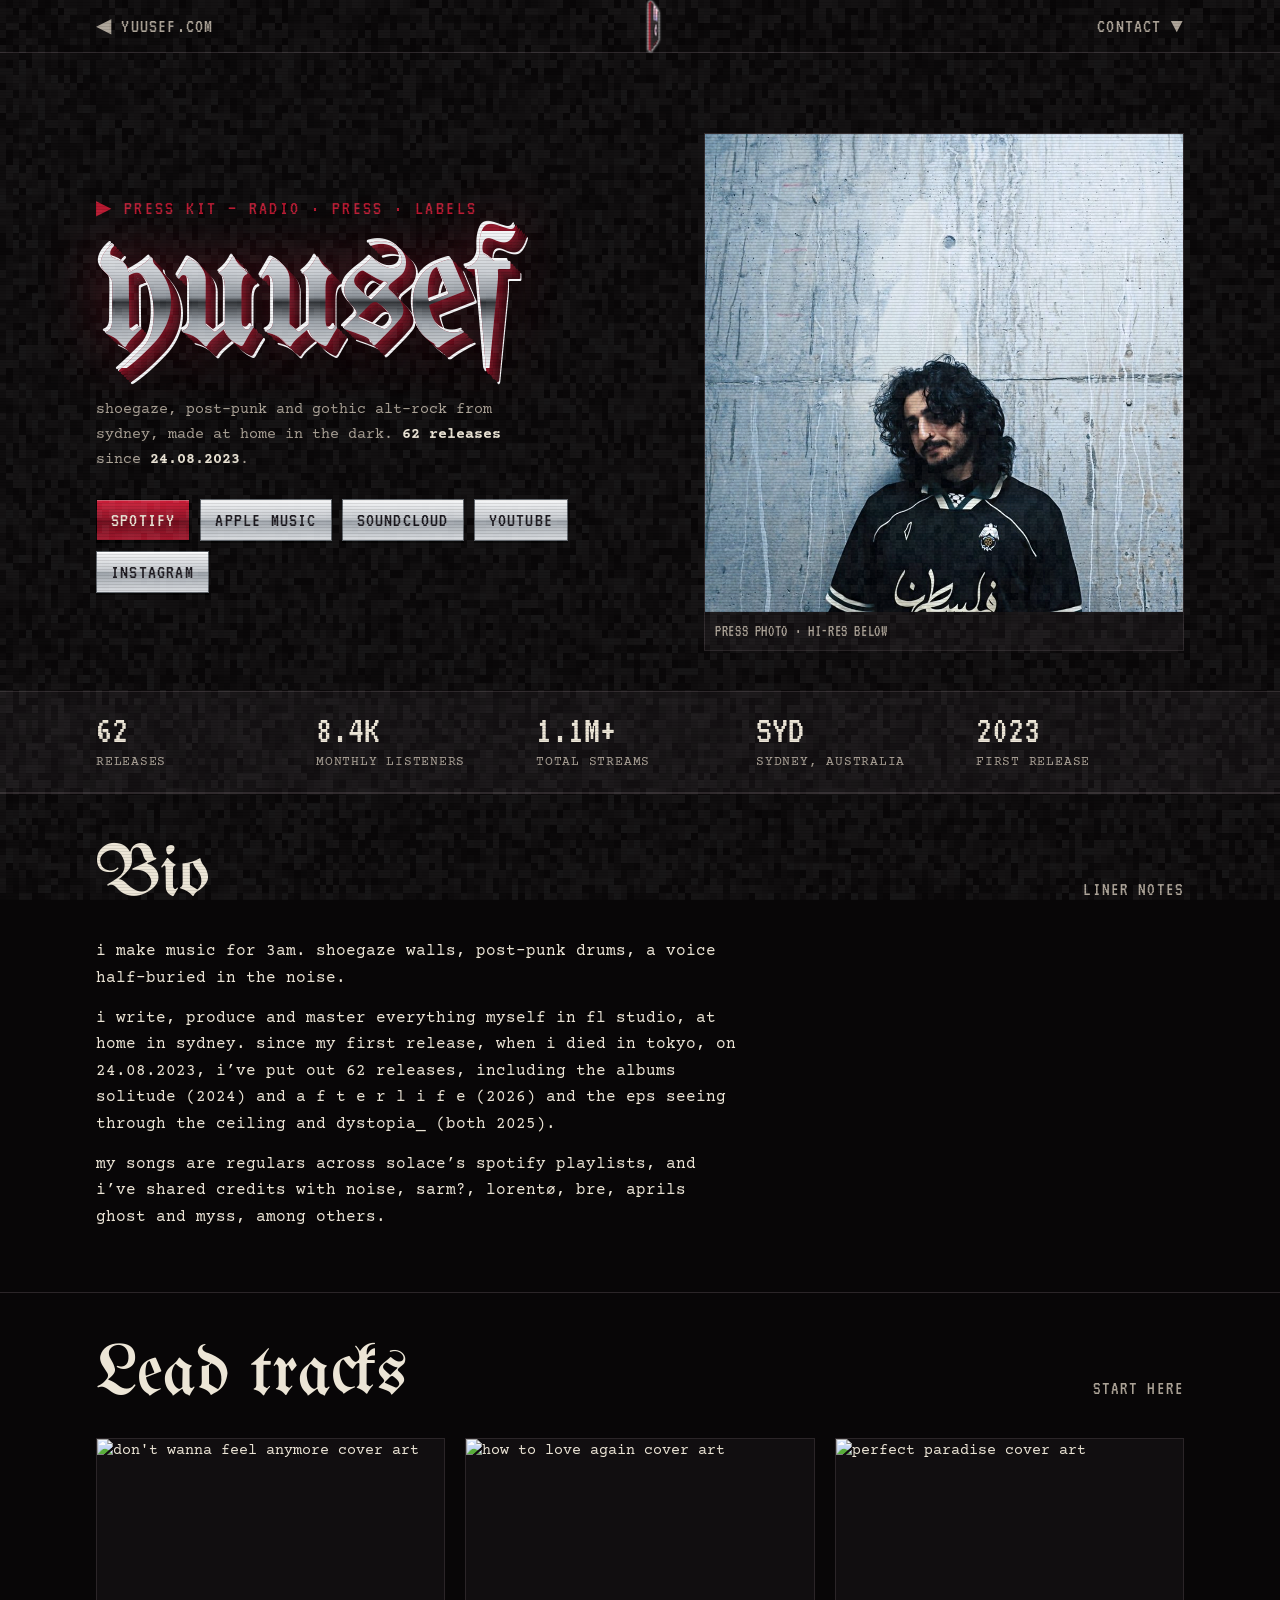
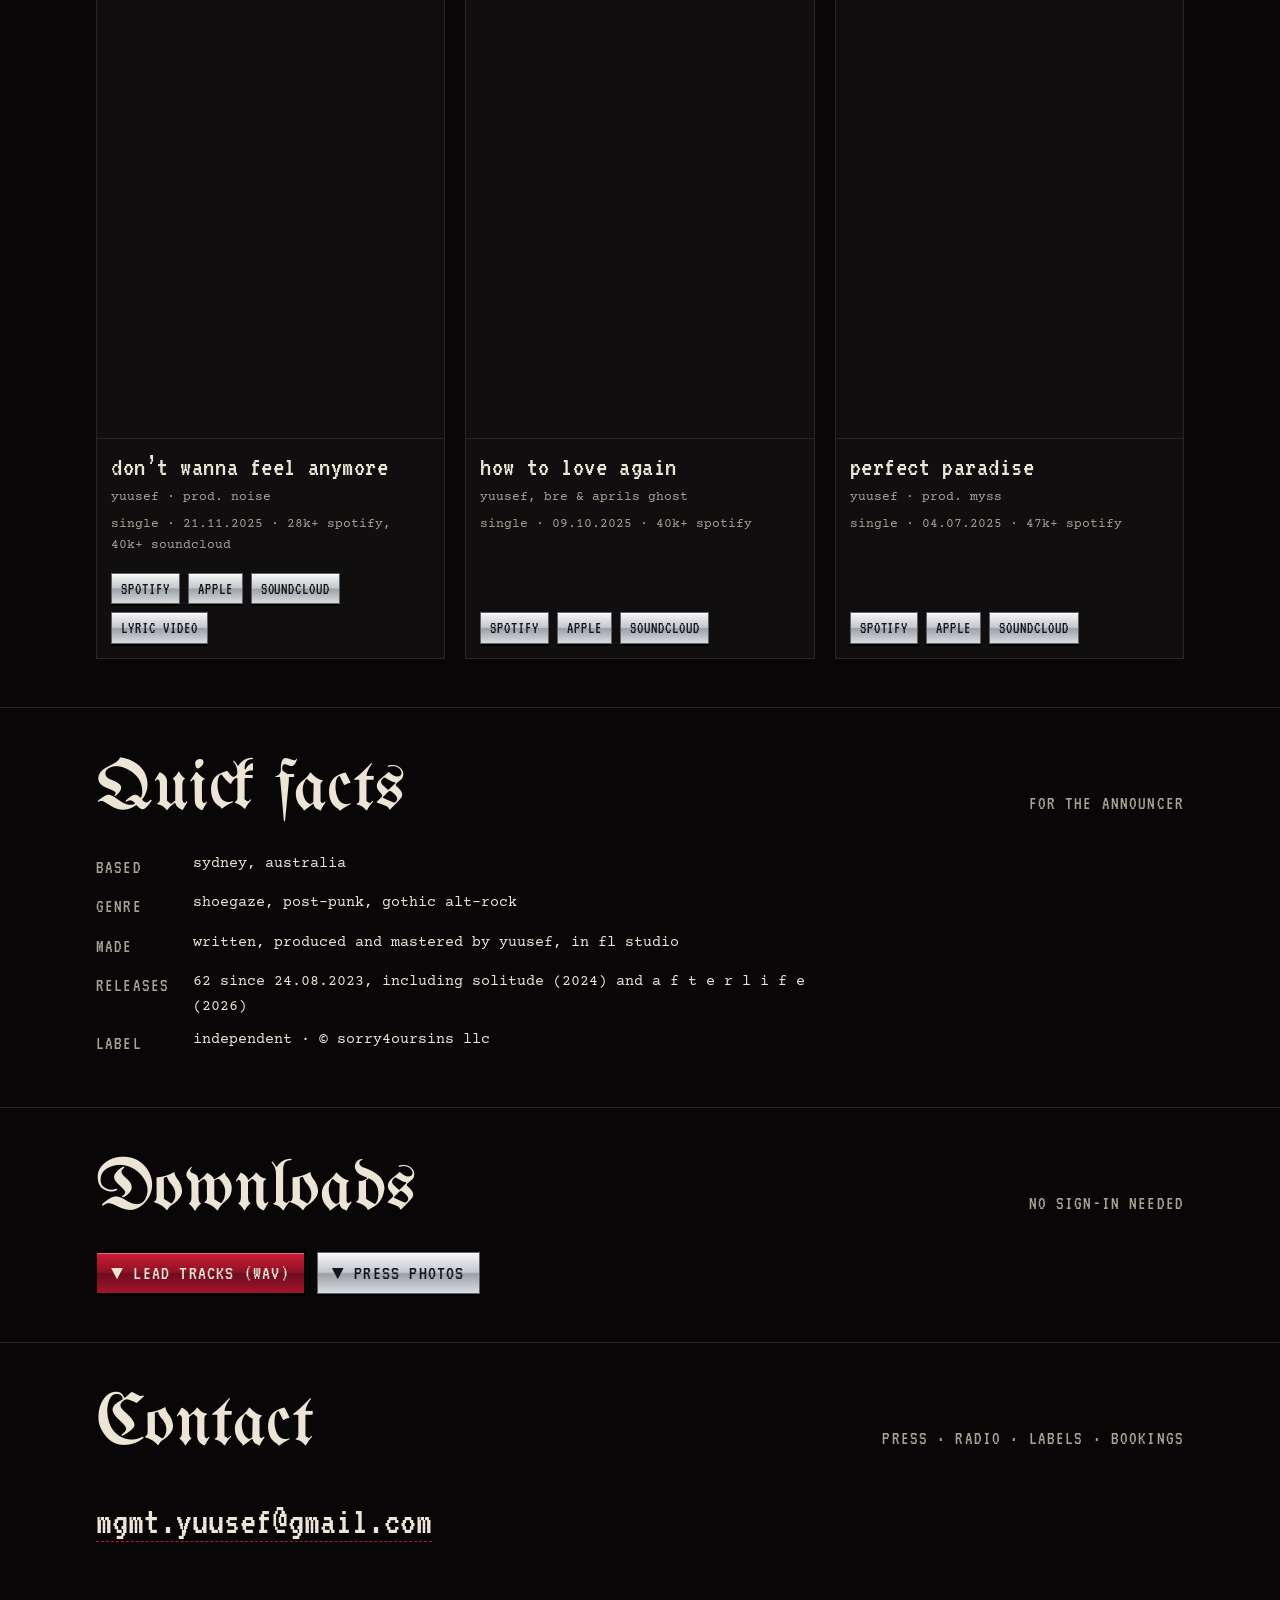
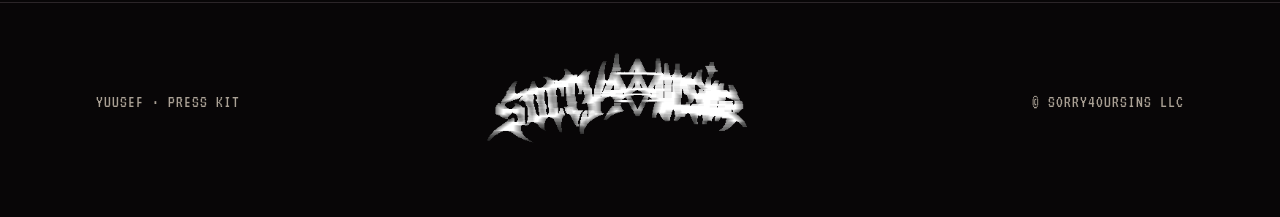
==== commit 5a4d4faf: "Press kit: show total streams instead of one song's plays Spotify + SoundCloud + YouTube from the 25" ====
--- a/epk/index.html
+++ b/epk/index.html
@@ -67,7 +67,7 @@
     <div class="wrap">
       <div class="stat"><b>62</b><span>Releases</span></div>
       <div class="stat"><b>8.4K</b><span>Monthly listeners</span></div>
-      <div class="stat"><b>47K+</b><span>Plays, perfect paradise</span></div>
+      <div class="stat"><b>1.1M+</b><span>Total streams</span></div>
       <div class="stat"><b>SYD</b><span>Sydney, Australia</span></div>
       <div class="stat"><b>2023</b><span>First release</span></div>
     </div>
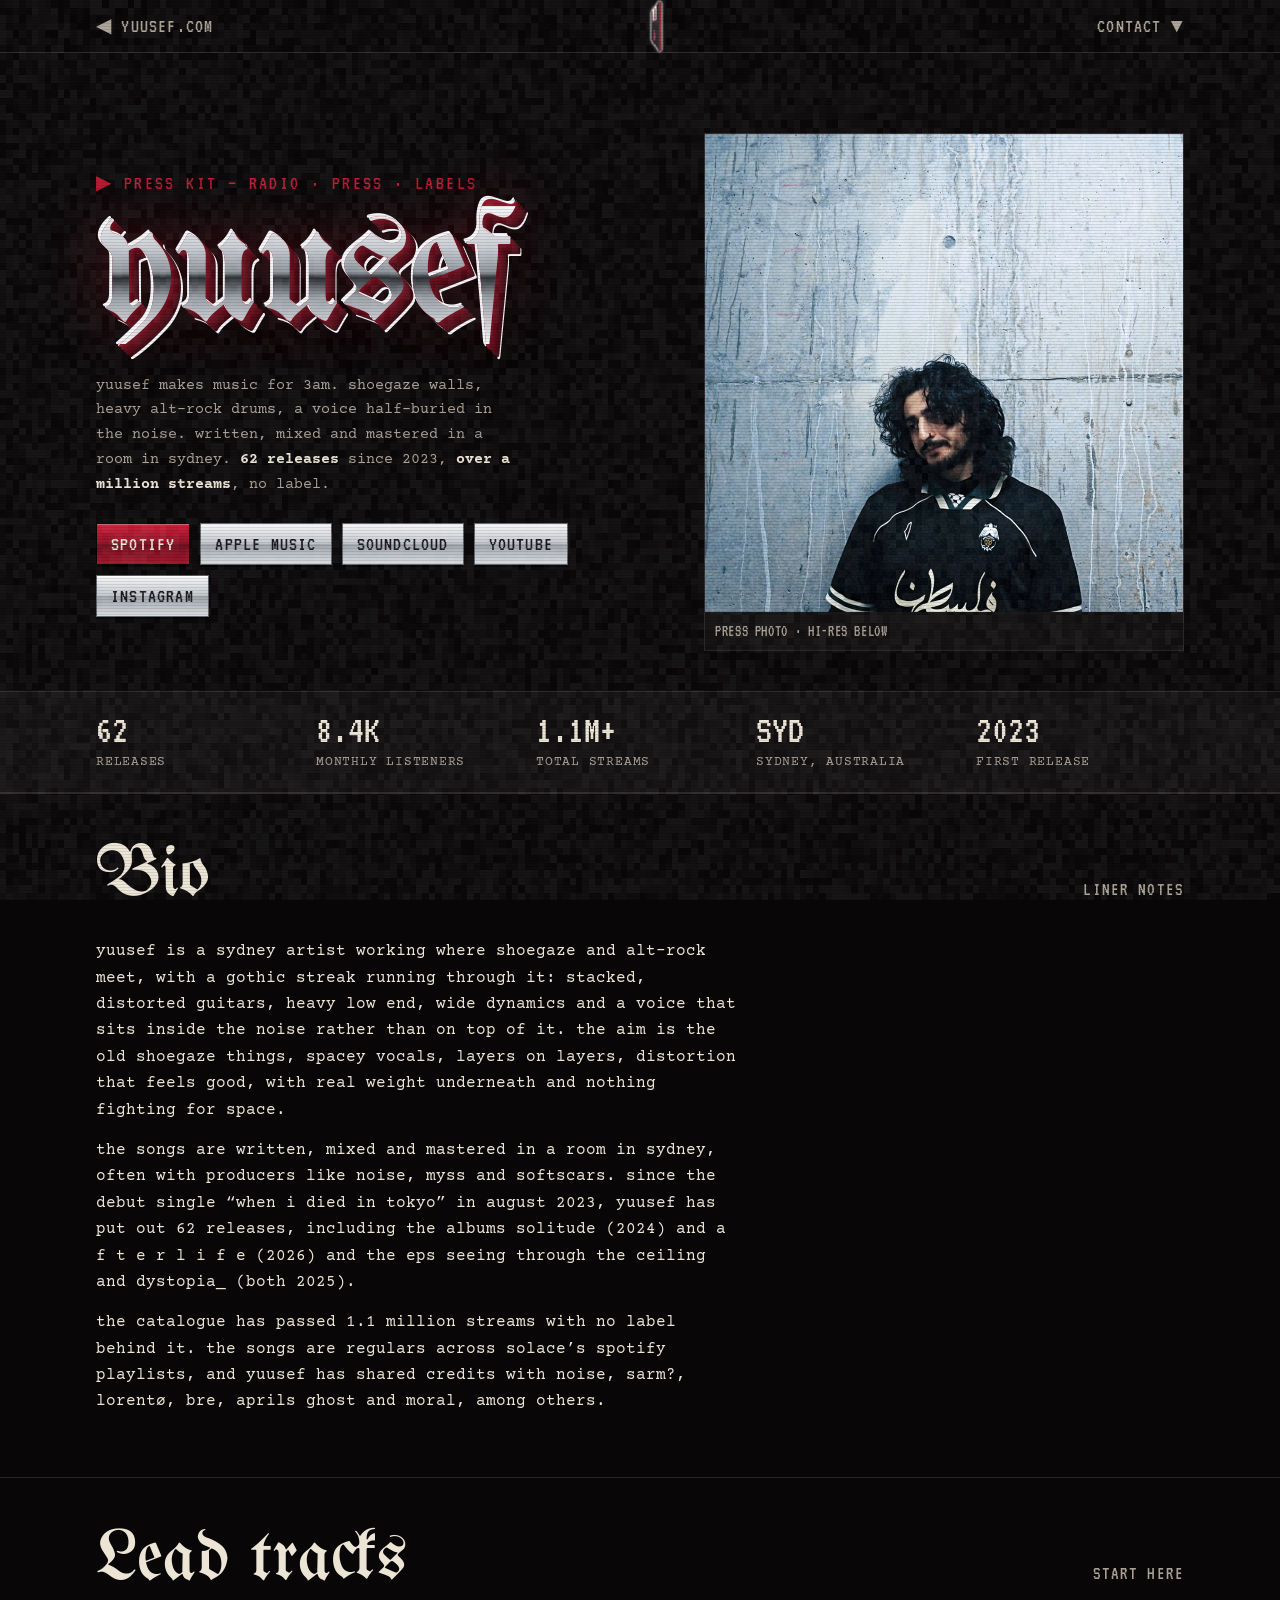
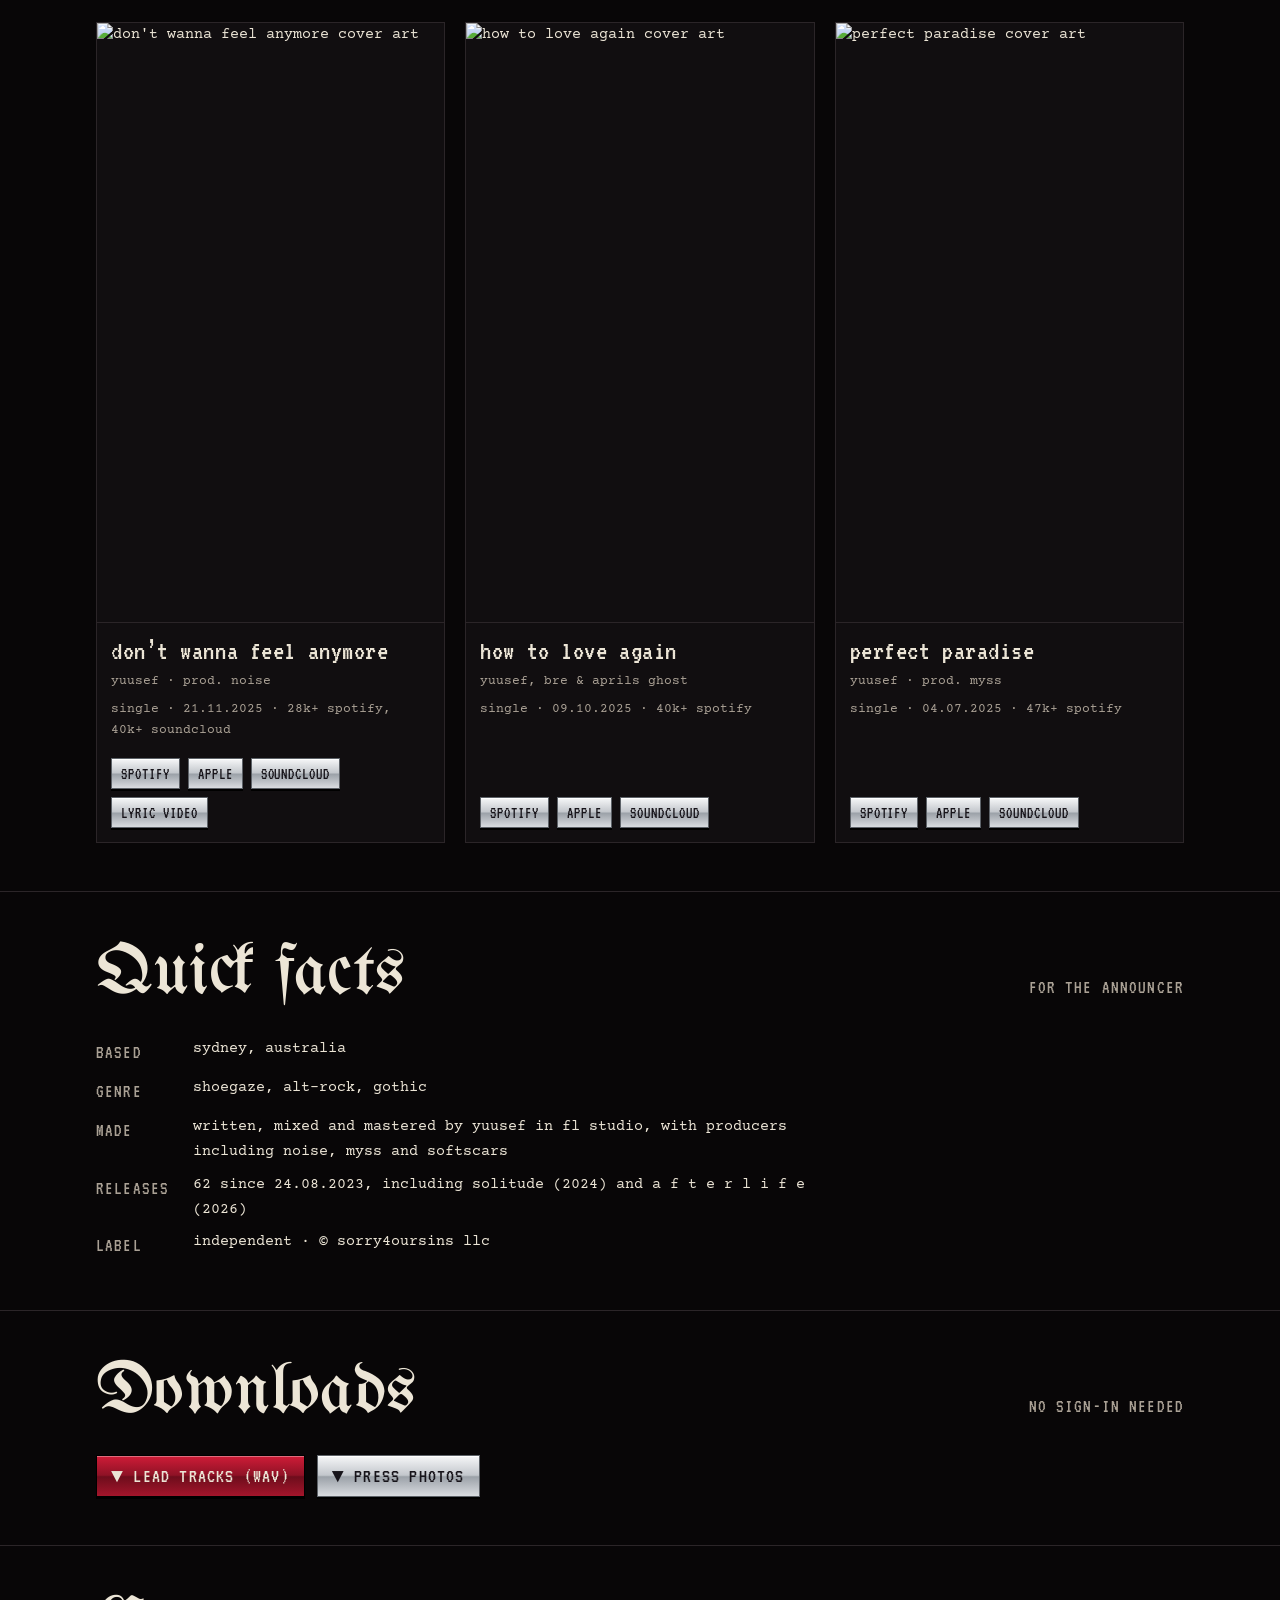
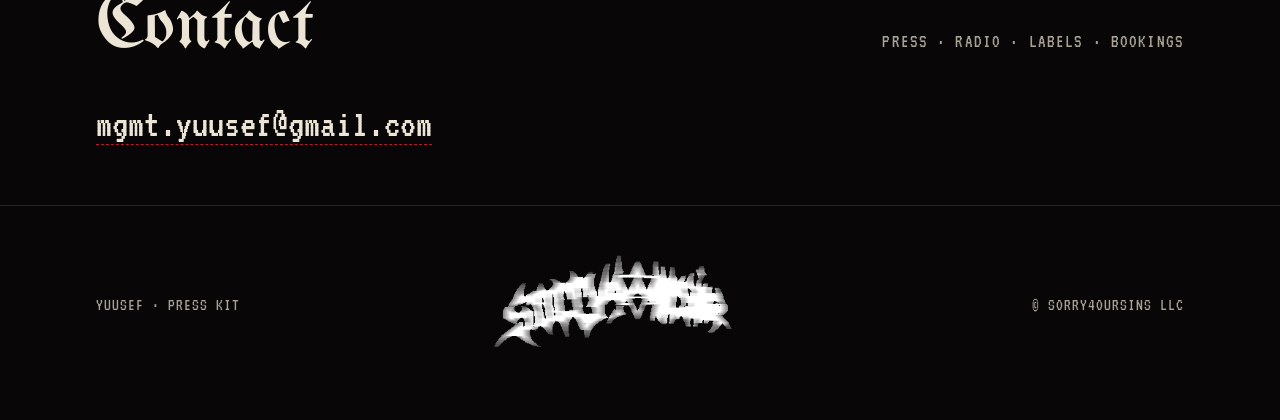
==== commit 6f101021: "Press kit: rewrite bio and tagline Third-person press bio with a short opener; credits now say writt" ====
--- a/epk/index.html
+++ b/epk/index.html
@@ -4,7 +4,7 @@
 <meta charset="utf-8">
 <meta name="viewport" content="width=device-width, initial-scale=1, viewport-fit=cover">
 <title>yuusef · press kit</title>
-<meta name="description" content="yuusef press kit: bio, lead tracks, photos and contact. Shoegaze, post-punk and gothic alt-rock from Sydney.">
+<meta name="description" content="yuusef press kit: bio, lead tracks, photos and contact. Shoegaze and alt-rock from Sydney.">
 <meta name="robots" content="noindex">
 <link rel="canonical" href="https://yuusef.com/epk/">
 <meta name="theme-color" content="#080607">
@@ -13,7 +13,7 @@
 <meta property="og:type" content="website">
 <meta property="og:site_name" content="yuusef">
 <meta property="og:title" content="yuusef · press kit">
-<meta property="og:description" content="Shoegaze, post-punk and gothic alt-rock from Sydney. Bio, lead tracks, photos and contact.">
+<meta property="og:description" content="Shoegaze and alt-rock from Sydney. Bio, lead tracks, photos and contact.">
 <meta property="og:url" content="https://yuusef.com/epk/">
 <meta property="og:image" content="https://yuusef.com/og.png">
 <meta name="twitter:card" content="summary_large_image">
@@ -47,7 +47,7 @@
       <div>
         <p class="kicker">&#9654; PRESS KIT &mdash; RADIO &middot; PRESS &middot; LABELS</p>
         <h1 class="wordmark" data-text="yuusef">yuusef</h1>
-        <p class="lede">Shoegaze, post-punk and gothic alt-rock from Sydney, made at home in the dark. <b>62 releases</b> since <b>24.08.2023</b>.</p>
+        <p class="lede">yuusef makes music for 3am. shoegaze walls, heavy alt-rock drums, a voice half-buried in the noise. written, mixed and mastered in a room in sydney. <b>62 releases</b> since 2023, <b>over a million streams</b>, no label.</p>
         <div class="platforms">
           <a class="btn btn-primary" href="https://open.spotify.com/artist/3NvrEBUyMRufFB4RCM1Ir4" target="_blank" rel="noopener">SPOTIFY</a>
           <a class="btn" href="https://music.apple.com/us/artist/yuusef/1548458187" target="_blank" rel="noopener">APPLE MUSIC</a>
@@ -80,9 +80,9 @@
         <span class="sec-note">LINER NOTES</span>
       </div>
       <div class="epk-bio">
-        <p>i make music for 3am. shoegaze walls, post-punk drums, a voice half-buried in the noise.</p>
-        <p>i write, produce and master everything myself in fl studio, at home in sydney. since my first release, when i died in tokyo, on 24.08.2023, i&rsquo;ve put out 62 releases, including the albums solitude (2024) and a f t e r l i f e (2026) and the eps seeing through the ceiling and dystopia_ (both 2025).</p>
-        <p>my songs are regulars across solace&rsquo;s spotify playlists, and i&rsquo;ve shared credits with noise, sarm?, lorent&oslash;, bre, aprils ghost and myss, among others.</p>
+        <p>yuusef is a sydney artist working where shoegaze and alt-rock meet, with a gothic streak running through it: stacked, distorted guitars, heavy low end, wide dynamics and a voice that sits inside the noise rather than on top of it. the aim is the old shoegaze things, spacey vocals, layers on layers, distortion that feels good, with real weight underneath and nothing fighting for space.</p>
+        <p>the songs are written, mixed and mastered in a room in sydney, often with producers like noise, myss and softscars. since the debut single &ldquo;when i died in tokyo&rdquo; in august 2023, yuusef has put out 62 releases, including the albums solitude (2024) and a f t e r l i f e (2026) and the eps seeing through the ceiling and dystopia_ (both 2025).</p>
+        <p>the catalogue has passed 1.1 million streams with no label behind it. the songs are regulars across solace&rsquo;s spotify playlists, and yuusef has shared credits with noise, sarm?, lorent&oslash;, bre, aprils ghost and moral, among others.</p>
       </div>
     </div>
   </section>
@@ -146,8 +146,8 @@
       </div>
       <dl class="epk-facts">
         <dt>Based</dt><dd>sydney, australia</dd>
-        <dt>Genre</dt><dd>shoegaze, post-punk, gothic alt-rock</dd>
-        <dt>Made</dt><dd>written, produced and mastered by yuusef, in fl studio</dd>
+        <dt>Genre</dt><dd>shoegaze, alt-rock, gothic</dd>
+        <dt>Made</dt><dd>written, mixed and mastered by yuusef in fl studio, with producers including noise, myss and softscars</dd>
         <dt>Releases</dt><dd>62 since 24.08.2023, including solitude (2024) and a f t e r l i f e (2026)</dd>
         <dt>Label</dt><dd>independent &middot; &copy; sorry4oursins llc</dd>
       </dl>
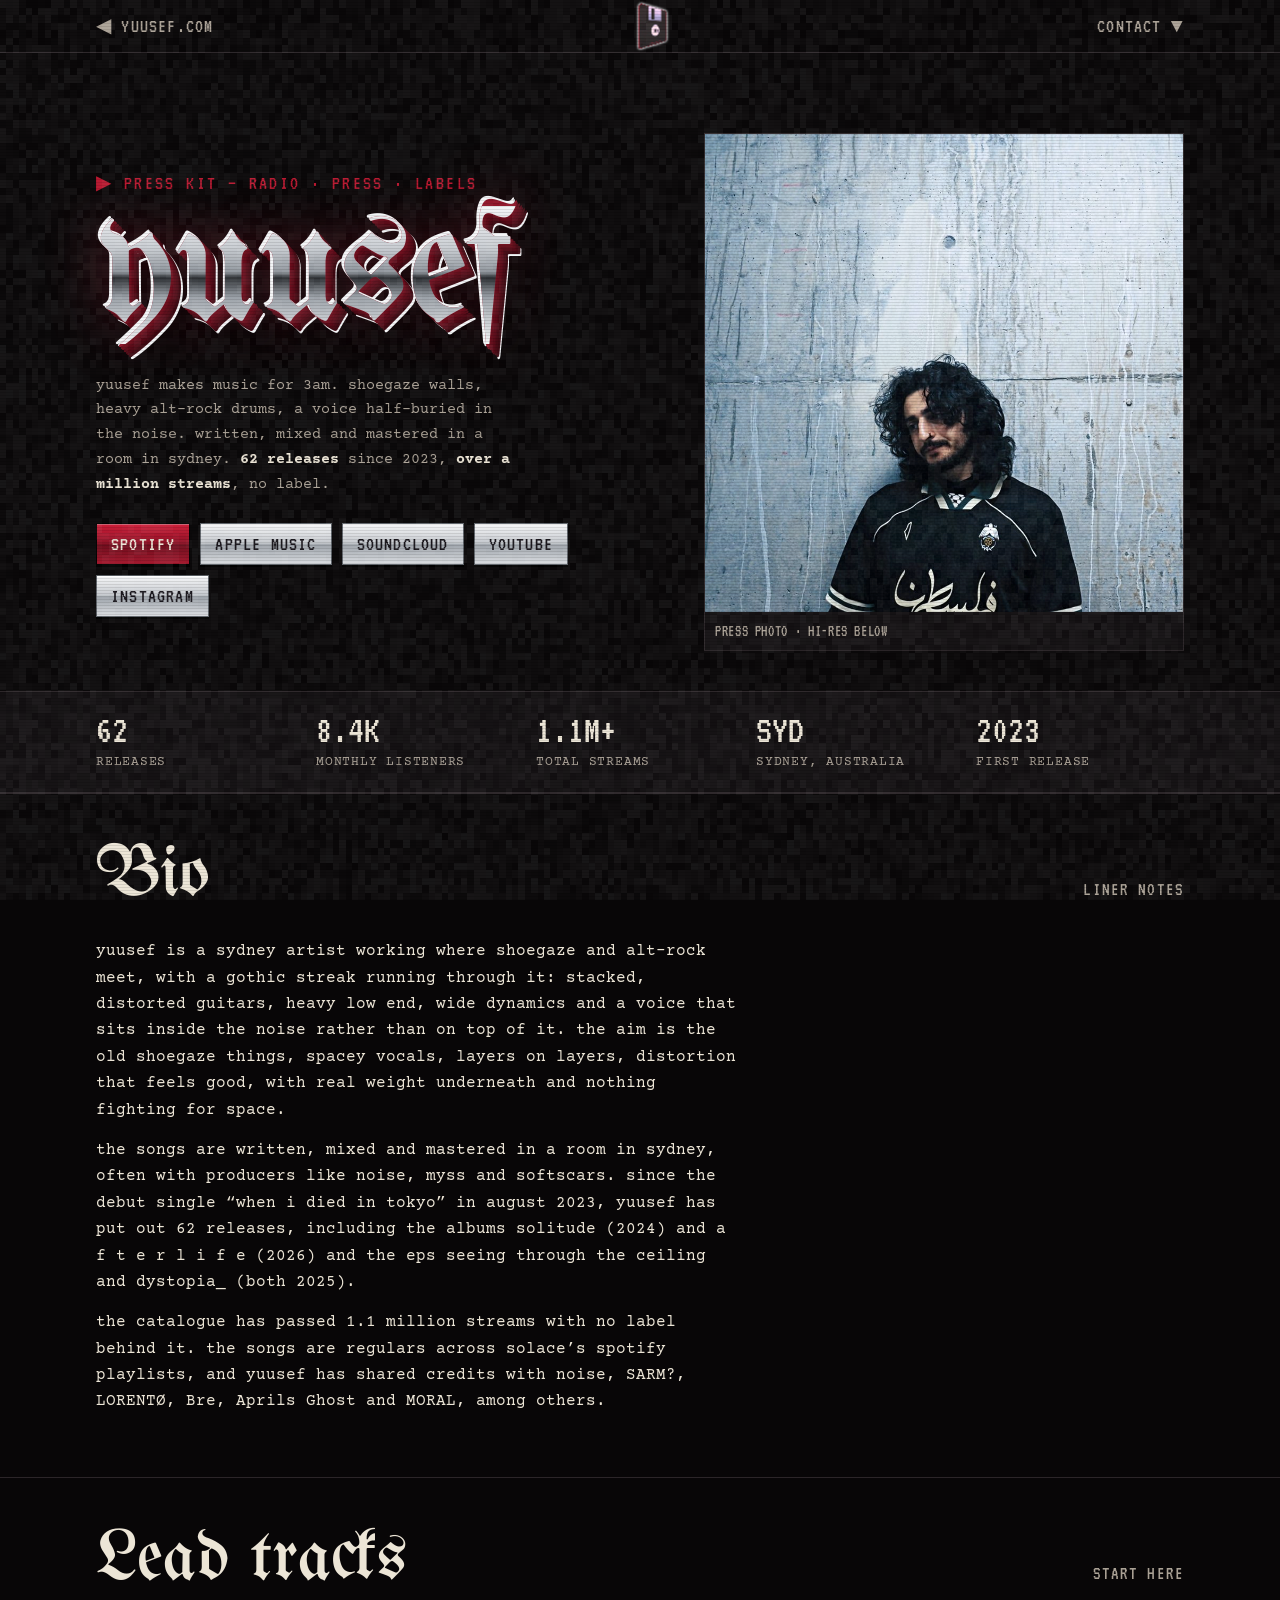
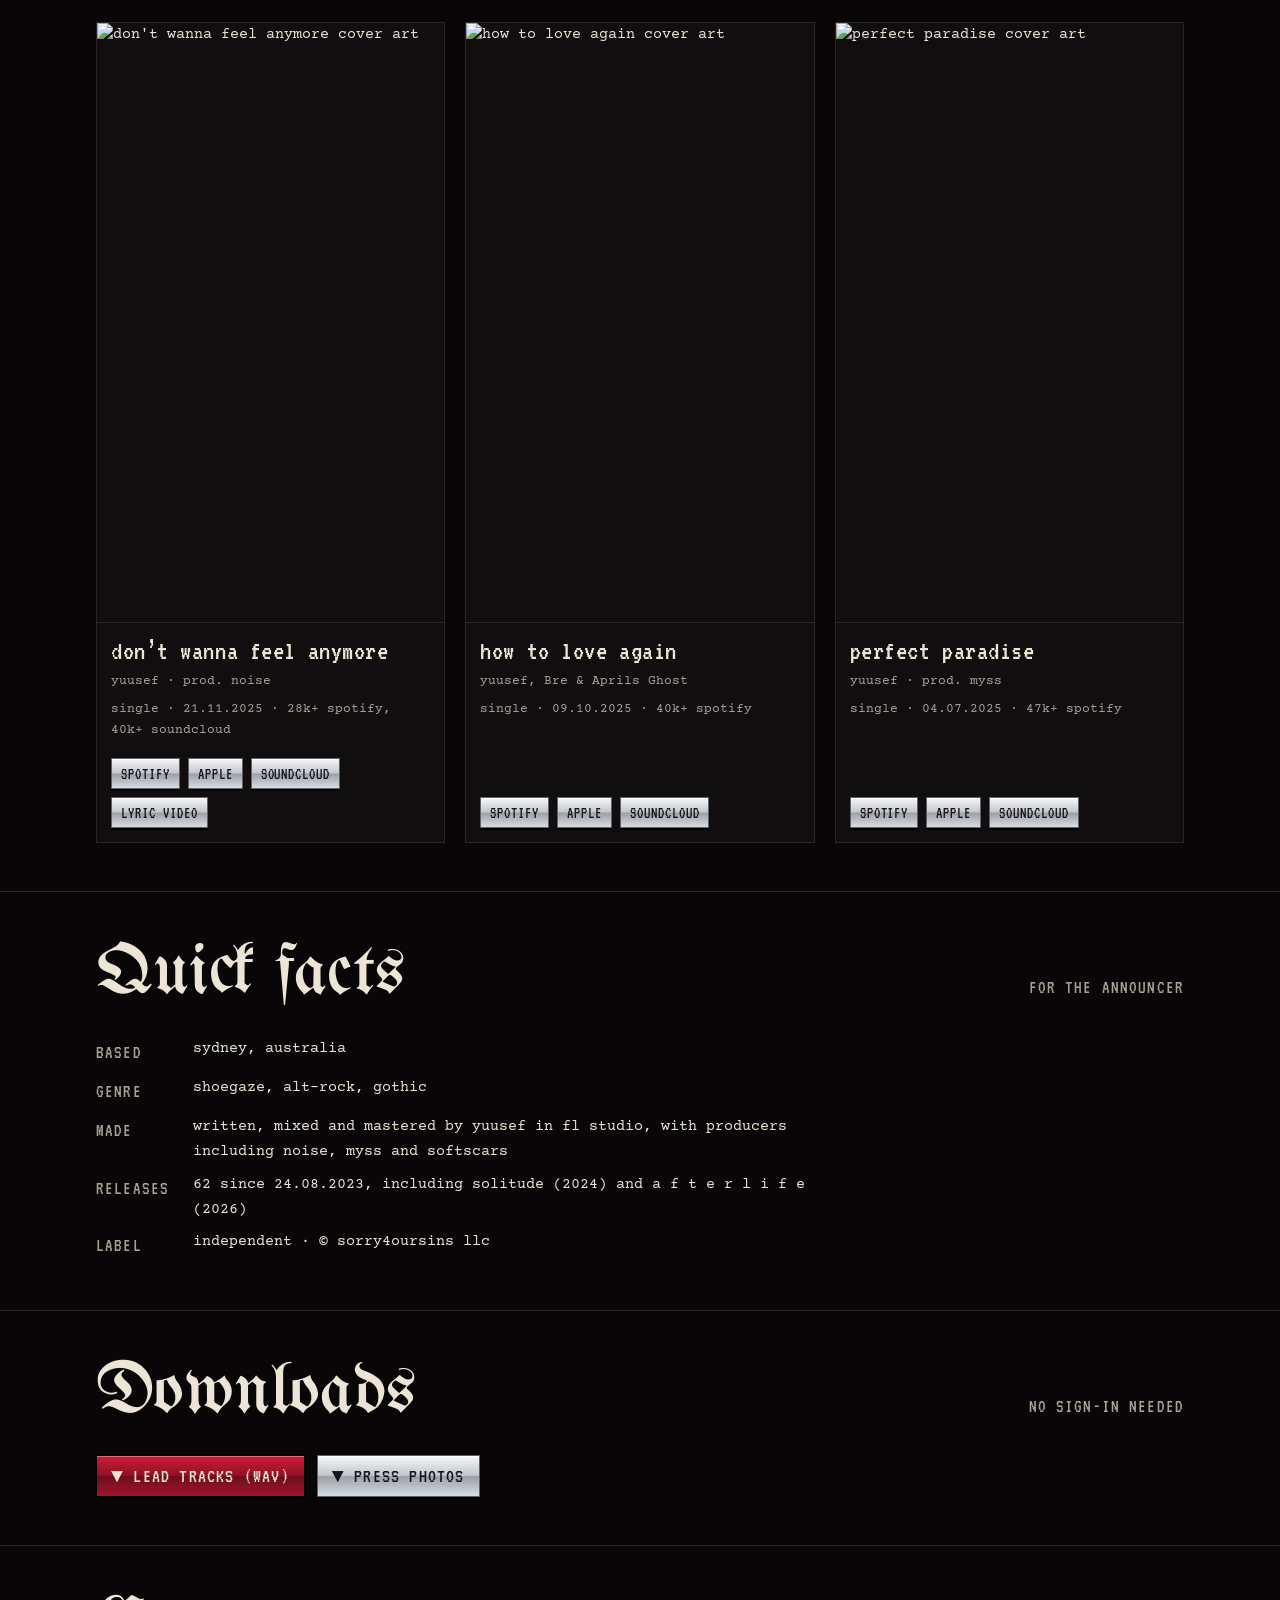
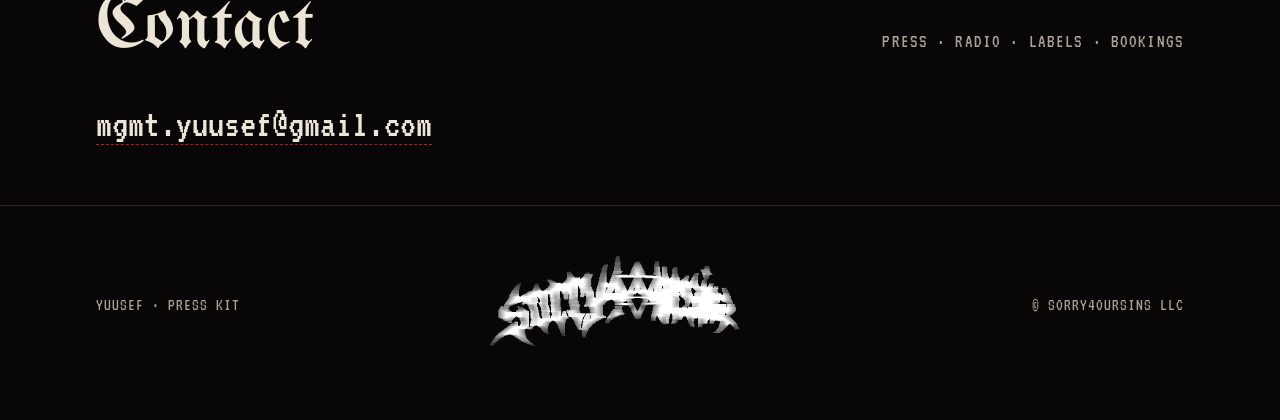
==== commit 0ee07555: "Press kit: show collaborators' names as they release under Co-Authored-By: Claude Opus 5.5 <noreply@" ====
--- a/epk/index.html
+++ b/epk/index.html
@@ -26,7 +26,7 @@
 <link rel="preload" href="/assets/fonts/vt323-latin-400-normal.woff2" as="font" type="font/woff2" crossorigin>
 <link rel="preload" href="/assets/fonts/courier-prime-latin-400-normal.woff2" as="font" type="font/woff2" crossorigin>
 <link rel="stylesheet" href="/assets/site.css?v=20261113">
-<link rel="stylesheet" href="/assets/epk.css?v=20261115">
+<link rel="stylesheet" href="/assets/epk.css?v=20261115b">
 </head>
 <body>
 <canvas id="grain" width="200" height="120" aria-hidden="true"></canvas>
@@ -82,7 +82,7 @@
       <div class="epk-bio">
         <p>yuusef is a sydney artist working where shoegaze and alt-rock meet, with a gothic streak running through it: stacked, distorted guitars, heavy low end, wide dynamics and a voice that sits inside the noise rather than on top of it. the aim is the old shoegaze things, spacey vocals, layers on layers, distortion that feels good, with real weight underneath and nothing fighting for space.</p>
         <p>the songs are written, mixed and mastered in a room in sydney, often with producers like noise, myss and softscars. since the debut single &ldquo;when i died in tokyo&rdquo; in august 2023, yuusef has put out 62 releases, including the albums solitude (2024) and a f t e r l i f e (2026) and the eps seeing through the ceiling and dystopia_ (both 2025).</p>
-        <p>the catalogue has passed 1.1 million streams with no label behind it. the songs are regulars across solace&rsquo;s spotify playlists, and yuusef has shared credits with noise, sarm?, lorent&oslash;, bre, aprils ghost and moral, among others.</p>
+        <p>the catalogue has passed 1.1 million streams with no label behind it. the songs are regulars across solace&rsquo;s spotify playlists, and yuusef has shared credits with noise, <span class="nm">SARM?</span>, <span class="nm">LORENT&Oslash;</span>, <span class="nm">Bre</span>, <span class="nm">Aprils Ghost</span> and <span class="nm">MORAL</span>, among others.</p>
       </div>
     </div>
   </section>
@@ -112,7 +112,7 @@
           <img src="https://is1-ssl.mzstatic.com/image/thumb/Music211/v4/52/7d/af/527daf90-ea0b-d562-05e6-ff6c5115c4fc/891469.jpg/600x600bb.jpg" alt="how to love again cover art" width="600" height="600" loading="lazy">
           <div class="t-body">
             <h3>how to love again</h3>
-            <p class="t-credit">yuusef, bre &amp; aprils ghost</p>
+            <p class="t-credit">yuusef, <span class="nm">Bre</span> &amp; <span class="nm">Aprils Ghost</span></p>
             <p class="t-meta">single &middot; 09.10.2025 &middot; 40k+ spotify</p>
             <div class="t-links">
               <a class="btn" href="https://open.spotify.com/album/3v96tzLebiMMj9OMWe98mF" target="_blank" rel="noopener">SPOTIFY</a>
--- a/assets/epk.css
+++ b/assets/epk.css
@@ -14,6 +14,8 @@
 .epk-bio { max-width: 64ch; text-transform: lowercase; color: var(--bone); font-size: 16px; }
 .epk-bio p { margin: 0 0 14px; }
 .epk-bio .dim { color: var(--dim); }
+/* other artists keep the capitalisation they release under */
+.epk-bio .nm, .epk-track .nm { text-transform: none; }
 
 .epk-tracks { display: grid; grid-template-columns: repeat(3, minmax(0, 1fr)); gap: 20px; }
 .epk-track { background: var(--panel); border: 1px solid var(--line); display: flex; flex-direction: column; }
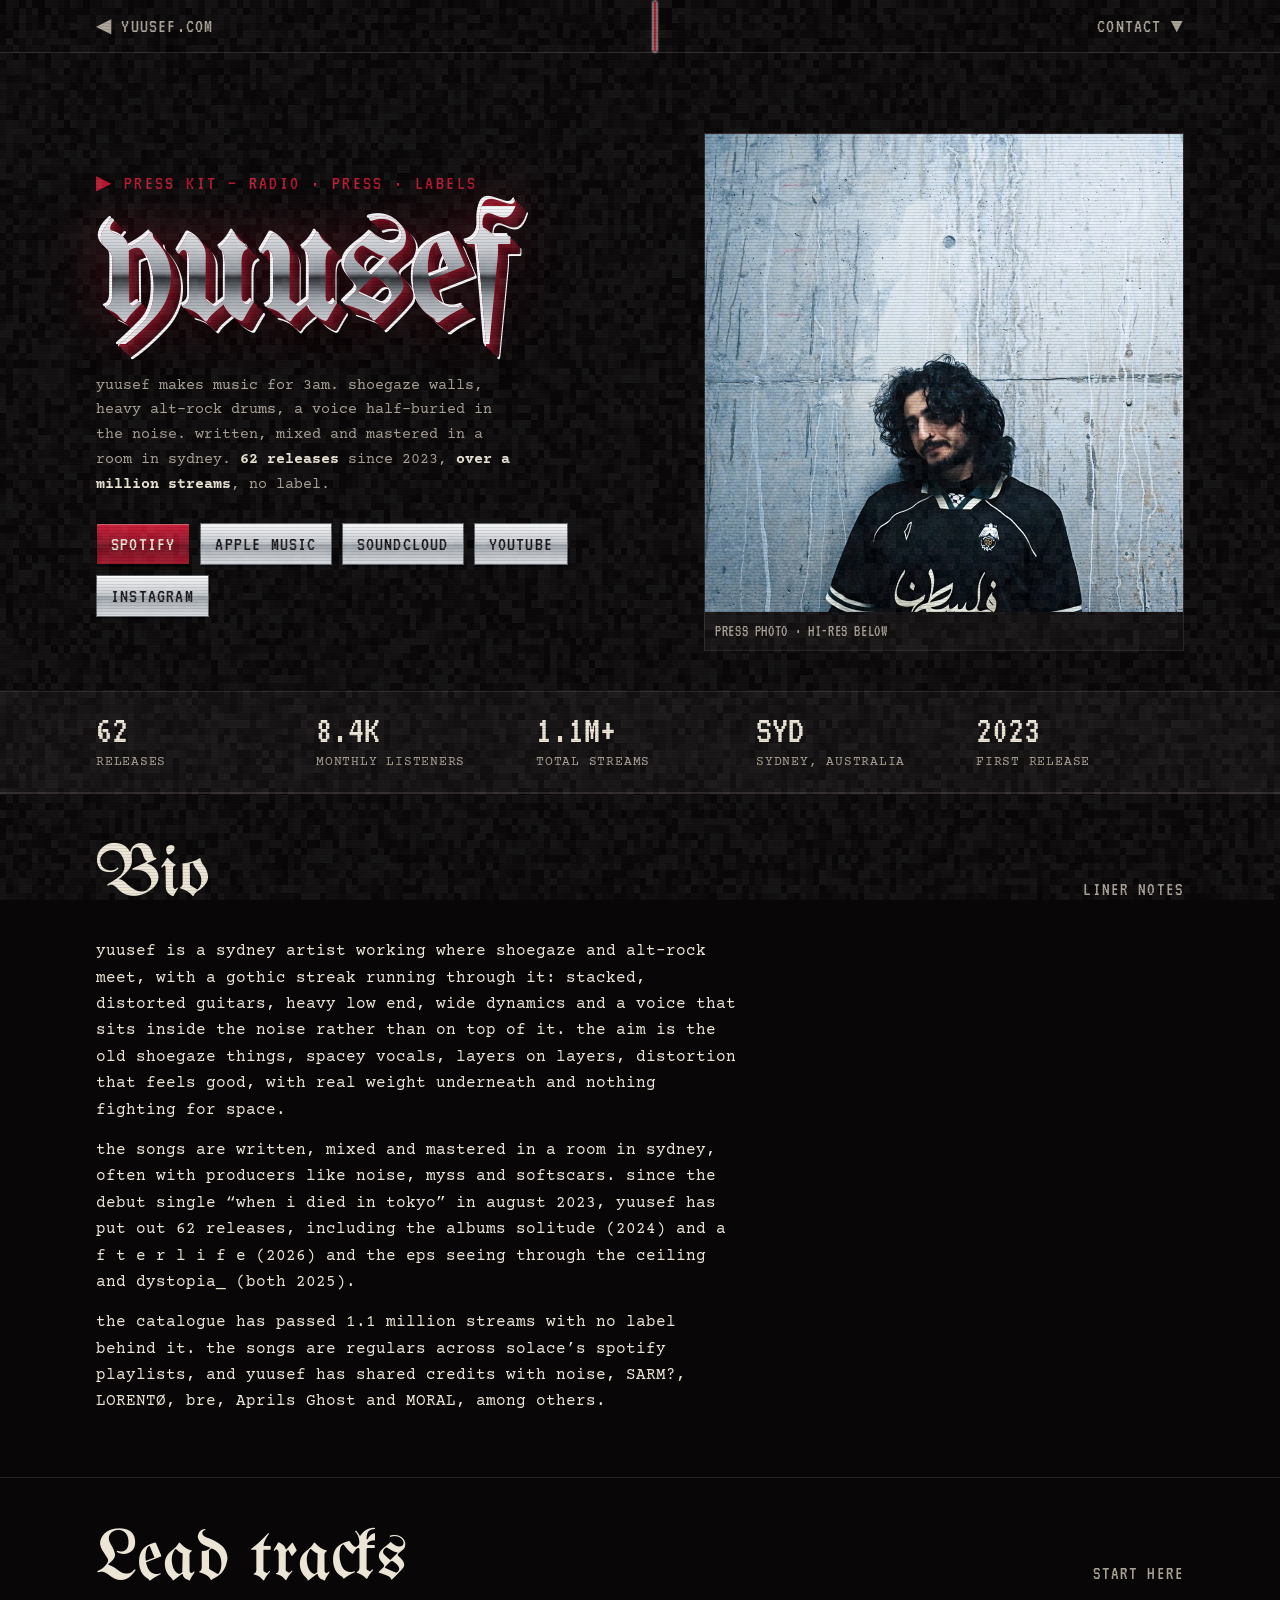
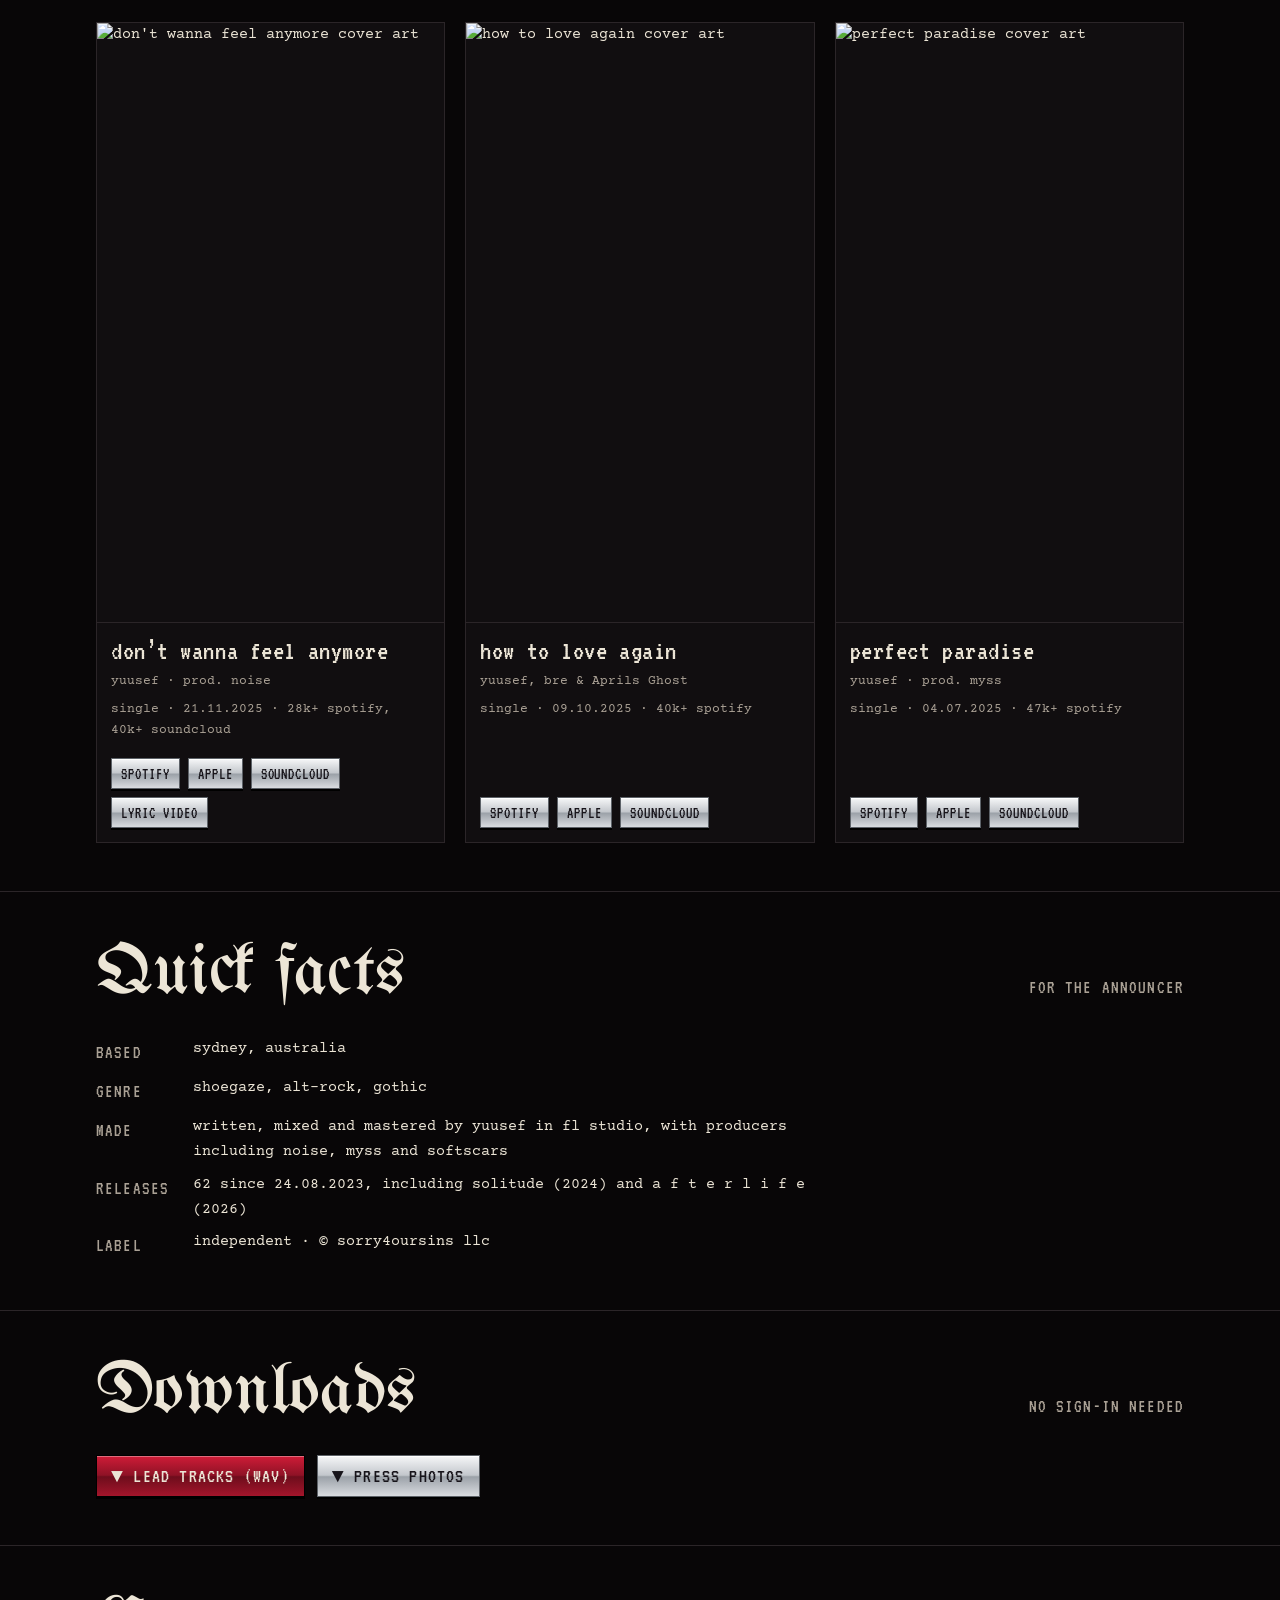
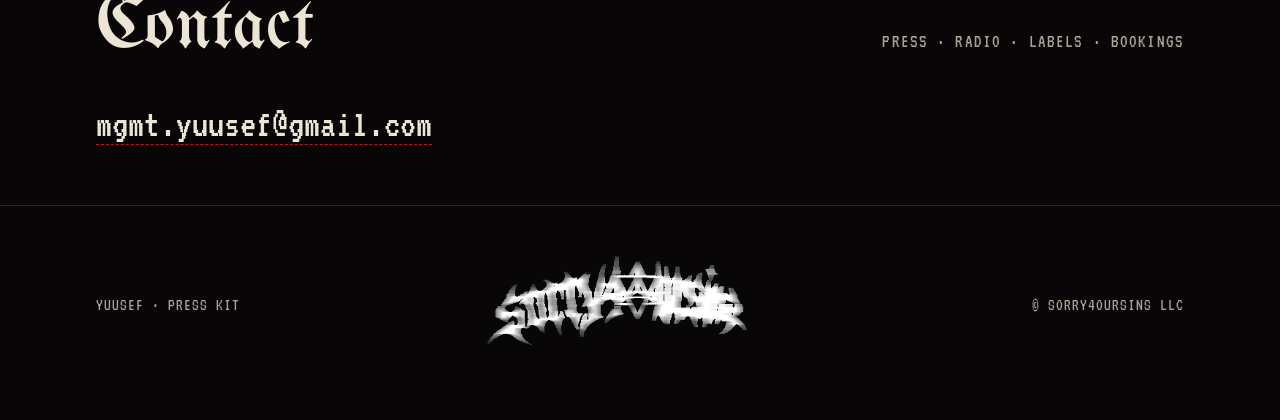
==== commit f0d8b54b: "Press kit: credit bre in lowercase Co-Authored-By: Claude Opus 5.5 <noreply@anthropic.com> Claude-Se" ====
--- a/epk/index.html
+++ b/epk/index.html
@@ -82,7 +82,7 @@
       <div class="epk-bio">
         <p>yuusef is a sydney artist working where shoegaze and alt-rock meet, with a gothic streak running through it: stacked, distorted guitars, heavy low end, wide dynamics and a voice that sits inside the noise rather than on top of it. the aim is the old shoegaze things, spacey vocals, layers on layers, distortion that feels good, with real weight underneath and nothing fighting for space.</p>
         <p>the songs are written, mixed and mastered in a room in sydney, often with producers like noise, myss and softscars. since the debut single &ldquo;when i died in tokyo&rdquo; in august 2023, yuusef has put out 62 releases, including the albums solitude (2024) and a f t e r l i f e (2026) and the eps seeing through the ceiling and dystopia_ (both 2025).</p>
-        <p>the catalogue has passed 1.1 million streams with no label behind it. the songs are regulars across solace&rsquo;s spotify playlists, and yuusef has shared credits with noise, <span class="nm">SARM?</span>, <span class="nm">LORENT&Oslash;</span>, <span class="nm">Bre</span>, <span class="nm">Aprils Ghost</span> and <span class="nm">MORAL</span>, among others.</p>
+        <p>the catalogue has passed 1.1 million streams with no label behind it. the songs are regulars across solace&rsquo;s spotify playlists, and yuusef has shared credits with noise, <span class="nm">SARM?</span>, <span class="nm">LORENT&Oslash;</span>, <span class="nm">bre</span>, <span class="nm">Aprils Ghost</span> and <span class="nm">MORAL</span>, among others.</p>
       </div>
     </div>
   </section>
@@ -112,7 +112,7 @@
           <img src="https://is1-ssl.mzstatic.com/image/thumb/Music211/v4/52/7d/af/527daf90-ea0b-d562-05e6-ff6c5115c4fc/891469.jpg/600x600bb.jpg" alt="how to love again cover art" width="600" height="600" loading="lazy">
           <div class="t-body">
             <h3>how to love again</h3>
-            <p class="t-credit">yuusef, <span class="nm">Bre</span> &amp; <span class="nm">Aprils Ghost</span></p>
+            <p class="t-credit">yuusef, <span class="nm">bre</span> &amp; <span class="nm">Aprils Ghost</span></p>
             <p class="t-meta">single &middot; 09.10.2025 &middot; 40k+ spotify</p>
             <div class="t-links">
               <a class="btn" href="https://open.spotify.com/album/3v96tzLebiMMj9OMWe98mF" target="_blank" rel="noopener">SPOTIFY</a>
